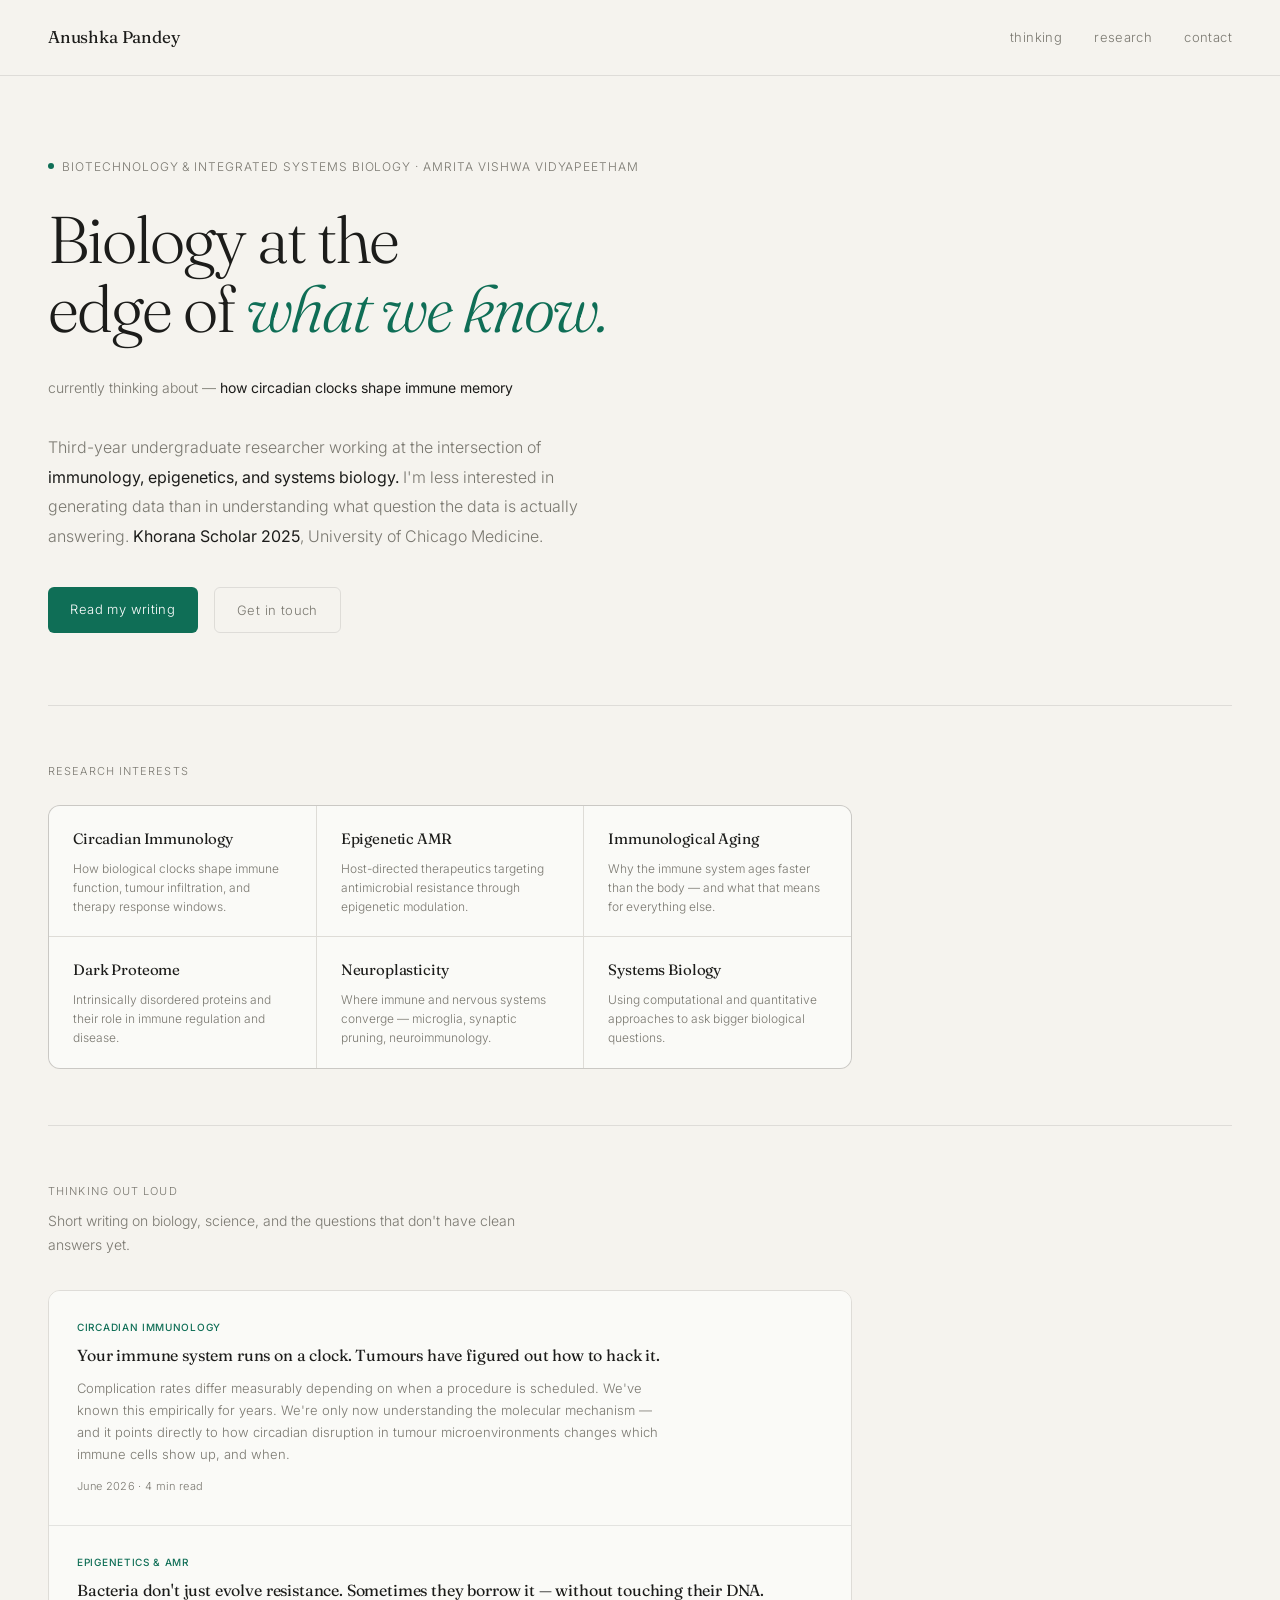
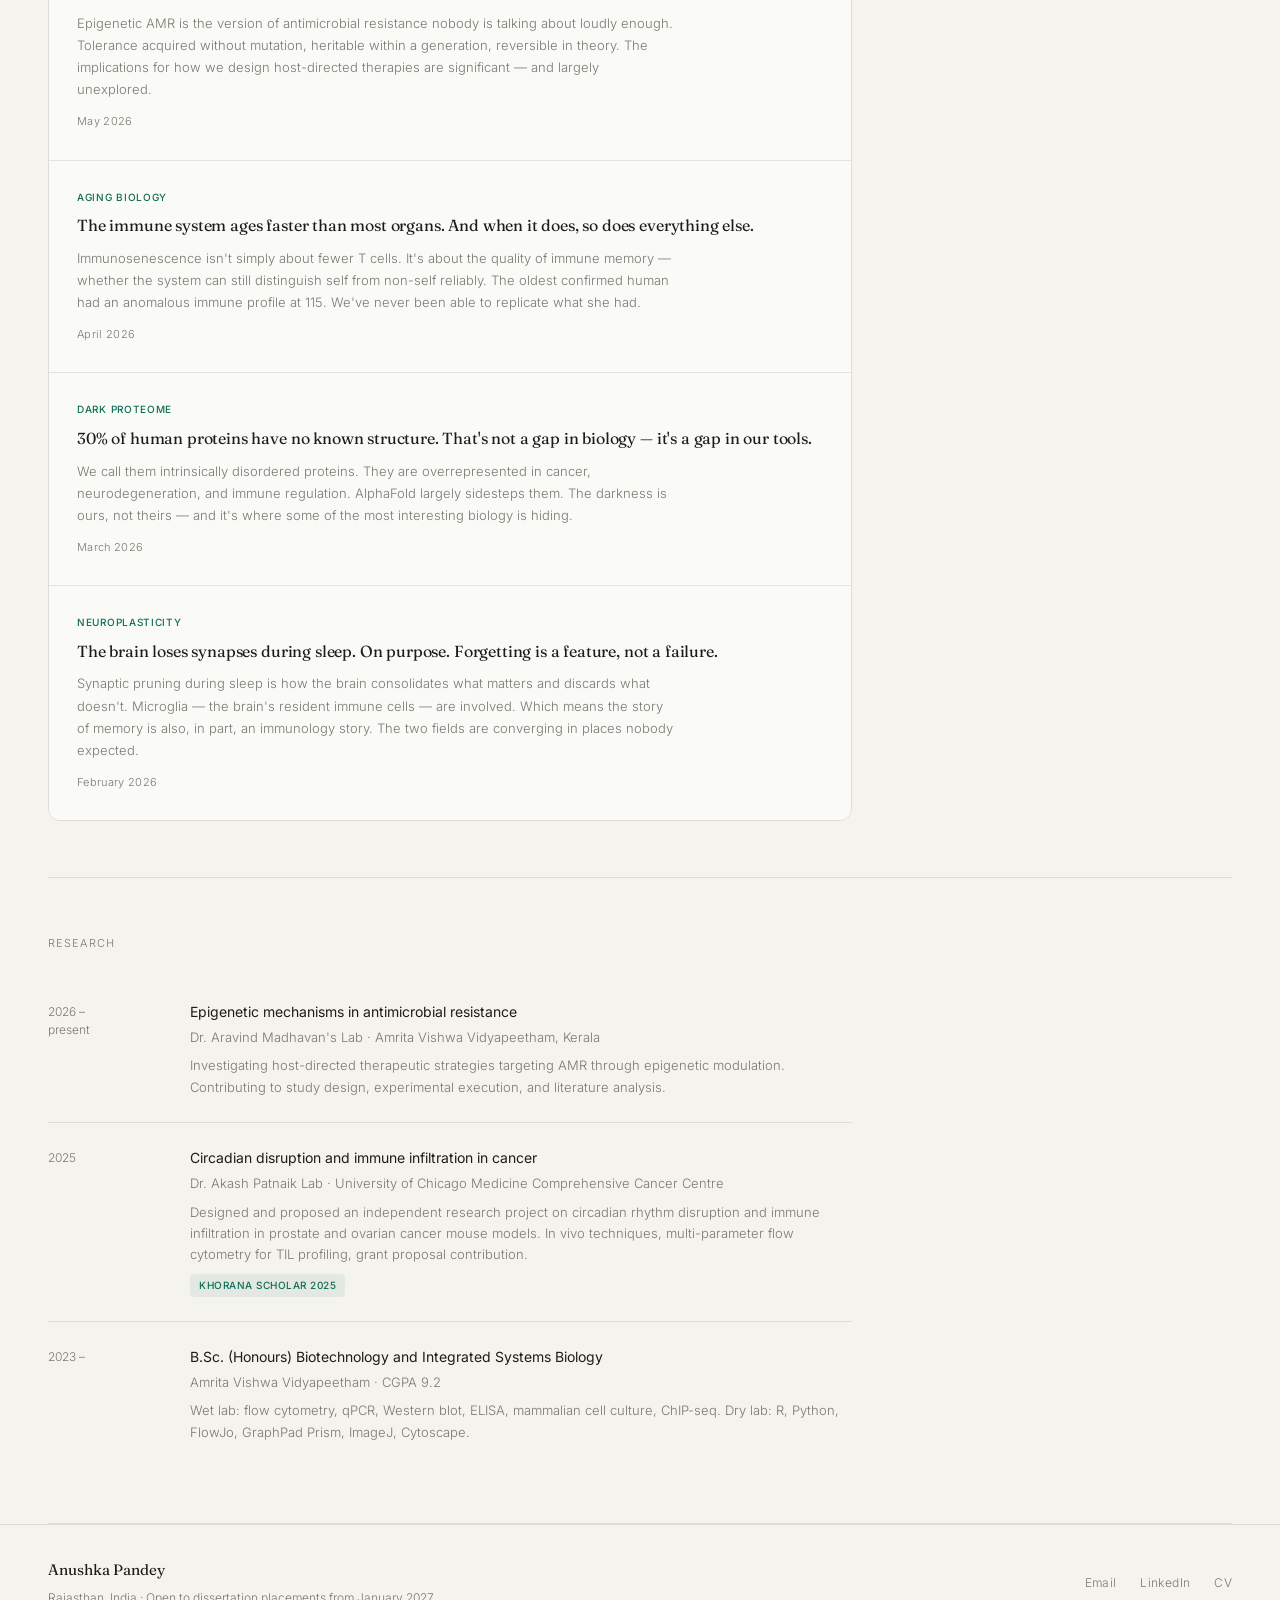
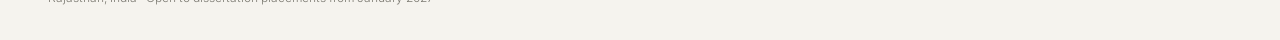
==== index.html @ b0626c2a "Add files via upload" ====
<!DOCTYPE html>
<html lang="en">
<head>
  <meta charset="UTF-8" />
  <meta name="viewport" content="width=device-width, initial-scale=1.0" />
  <meta name="description" content="Anushka Pandey — Biotechnology and Systems Biology researcher. Writing on immunology, epigenetics, circadian biology, and the edges of what we know." />
  <title>Anushka Pandey</title>
  <link rel="stylesheet" href="style.css" />
  <link href="https://fonts.googleapis.com/css2?family=Fraunces:ital,opsz,wght@0,9..144,300;0,9..144,400;1,9..144,300&family=Inter:wght@300;400;500&display=swap" rel="stylesheet" />
</head>
<body>

  <!-- ============ NAV ============ -->
  <nav>
    <a href="/" class="nav-name">Anushka Pandey</a>
    <ul class="nav-links">
      <li><a href="#thinking">thinking</a></li>
      <li><a href="#research">research</a></li>
      <li><a href="#contact">contact</a></li>
    </ul>
    <button class="nav-toggle" aria-label="Open menu" onclick="toggleMenu()">&#9776;</button>
  </nav>

  <div class="mobile-menu" id="mobileMenu">
    <a href="#thinking" onclick="toggleMenu()">thinking</a>
    <a href="#research" onclick="toggleMenu()">research</a>
    <a href="#contact" onclick="toggleMenu()">contact</a>
  </div>

  <!-- ============ HERO ============ -->
  <section class="hero">
    <p class="eyebrow"><span class="dot"></span>Biotechnology &amp; Integrated Systems Biology · Amrita Vishwa Vidyapeetham</p>
    <h1 class="hero-name">Biology at the<br>edge of <em>what we know.</em></h1>

    <div class="thinking-line">
      <span class="thinking-label">currently thinking about —&nbsp;</span>
      <div class="rotating-wrap">
        <span class="rotating-text" id="rotating"></span>
      </div>
    </div>

    <p class="hero-bio">
      Third-year undergraduate researcher working at the intersection of
      <strong>immunology, epigenetics, and systems biology.</strong>
      I'm less interested in generating data than in understanding what question the data is actually answering.
      <strong>Khorana Scholar 2025</strong>, University of Chicago Medicine.
    </p>

    <div class="hero-cta">
      <a href="#thinking" class="btn-primary">Read my writing</a>
      <a href="mailto:anushka.mpandey03@gmail.com" class="btn-ghost">Get in touch</a>
    </div>
  </section>

  <hr class="divider" />

  <!-- ============ INTERESTS ============ -->
  <section class="section">
    <p class="section-label">research interests</p>
    <div class="interests-grid">
      <div class="interest-cell">
        <p class="interest-topic">Circadian Immunology</p>
        <p class="interest-sub">How biological clocks shape immune function, tumour infiltration, and therapy response windows.</p>
      </div>
      <div class="interest-cell">
        <p class="interest-topic">Epigenetic AMR</p>
        <p class="interest-sub">Host-directed therapeutics targeting antimicrobial resistance through epigenetic modulation.</p>
      </div>
      <div class="interest-cell">
        <p class="interest-topic">Immunological Aging</p>
        <p class="interest-sub">Why the immune system ages faster than the body — and what that means for everything else.</p>
      </div>
      <div class="interest-cell">
        <p class="interest-topic">Dark Proteome</p>
        <p class="interest-sub">Intrinsically disordered proteins and their role in immune regulation and disease.</p>
      </div>
      <div class="interest-cell">
        <p class="interest-topic">Neuroplasticity</p>
        <p class="interest-sub">Where immune and nervous systems converge — microglia, synaptic pruning, neuroimmunology.</p>
      </div>
      <div class="interest-cell">
        <p class="interest-topic">Systems Biology</p>
        <p class="interest-sub">Using computational and quantitative approaches to ask bigger biological questions.</p>
      </div>
    </div>
  </section>

  <hr class="divider" />

  <!-- ============ WRITING ============ -->
  <section class="section" id="thinking">
    <p class="section-label">thinking out loud</p>
    <p class="section-sub">Short writing on biology, science, and the questions that don't have clean answers yet.</p>

    <div class="writing-stack">

      <article class="post-card" onclick="window.location='circadian-immunity.html'" style="cursor:pointer;">
        <div class="post-body">
          <p class="post-tag">Circadian Immunology</p>
          <h2 class="post-title">Your immune system runs on a clock. Tumours have figured out how to hack it.</h2>
          <p class="post-preview">Complication rates differ measurably depending on when a procedure is scheduled. We've known this empirically for years. We're only now understanding the molecular mechanism — and it points directly to how circadian disruption in tumour microenvironments changes which immune cells show up, and when.</p>
          <p class="post-date">June 2026 · 4 min read</p>
        </div>
      </article>

      <article class="post-card">
        <div class="post-body">
          <p class="post-tag">Epigenetics &amp; AMR</p>
          <h2 class="post-title">Bacteria don't just evolve resistance. Sometimes they borrow it — without touching their DNA.</h2>
          <p class="post-preview">Epigenetic AMR is the version of antimicrobial resistance nobody is talking about loudly enough. Tolerance acquired without mutation, heritable within a generation, reversible in theory. The implications for how we design host-directed therapies are significant — and largely unexplored.</p>
          <p class="post-date">May 2026</p>
        </div>
      </article>

      <article class="post-card">
        <div class="post-body">
          <p class="post-tag">Aging Biology</p>
          <h2 class="post-title">The immune system ages faster than most organs. And when it does, so does everything else.</h2>
          <p class="post-preview">Immunosenescence isn't simply about fewer T cells. It's about the quality of immune memory — whether the system can still distinguish self from non-self reliably. The oldest confirmed human had an anomalous immune profile at 115. We've never been able to replicate what she had.</p>
          <p class="post-date">April 2026</p>
        </div>
      </article>

      <article class="post-card">
        <div class="post-body">
          <p class="post-tag">Dark Proteome</p>
          <h2 class="post-title">30% of human proteins have no known structure. That's not a gap in biology — it's a gap in our tools.</h2>
          <p class="post-preview">We call them intrinsically disordered proteins. They are overrepresented in cancer, neurodegeneration, and immune regulation. AlphaFold largely sidesteps them. The darkness is ours, not theirs — and it's where some of the most interesting biology is hiding.</p>
          <p class="post-date">March 2026</p>
        </div>
      </article>

      <article class="post-card">
        <div class="post-body">
          <p class="post-tag">Neuroplasticity</p>
          <h2 class="post-title">The brain loses synapses during sleep. On purpose. Forgetting is a feature, not a failure.</h2>
          <p class="post-preview">Synaptic pruning during sleep is how the brain consolidates what matters and discards what doesn't. Microglia — the brain's resident immune cells — are involved. Which means the story of memory is also, in part, an immunology story. The two fields are converging in places nobody expected.</p>
          <p class="post-date">February 2026</p>
        </div>
      </article>

    </div>
  </section>

  <hr class="divider" />

  <!-- ============ RESEARCH ============ -->
  <section class="section" id="research">
    <p class="section-label">research</p>

    <div class="timeline">
      <div class="timeline-item">
        <div class="timeline-year">2026 –<br>present</div>
        <div class="timeline-content">
          <p class="timeline-title">Epigenetic mechanisms in antimicrobial resistance</p>
          <p class="timeline-where">Dr. Aravind Madhavan's Lab · Amrita Vishwa Vidyapeetham, Kerala</p>
          <p class="timeline-detail">Investigating host-directed therapeutic strategies targeting AMR through epigenetic modulation. Contributing to study design, experimental execution, and literature analysis.</p>
        </div>
      </div>

      <div class="timeline-item">
        <div class="timeline-year">2025</div>
        <div class="timeline-content">
          <p class="timeline-title">Circadian disruption and immune infiltration in cancer</p>
          <p class="timeline-where">Dr. Akash Patnaik Lab · University of Chicago Medicine Comprehensive Cancer Centre</p>
          <p class="timeline-detail">Designed and proposed an independent research project on circadian rhythm disruption and immune infiltration in prostate and ovarian cancer mouse models. In vivo techniques, multi-parameter flow cytometry for TIL profiling, grant proposal contribution.</p>
          <span class="badge">Khorana Scholar 2025</span>
        </div>
      </div>

      <div class="timeline-item">
        <div class="timeline-year">2023 –</div>
        <div class="timeline-content">
          <p class="timeline-title">B.Sc. (Honours) Biotechnology and Integrated Systems Biology</p>
          <p class="timeline-where">Amrita Vishwa Vidyapeetham · CGPA 9.2</p>
          <p class="timeline-detail">Wet lab: flow cytometry, qPCR, Western blot, ELISA, mammalian cell culture, ChIP-seq. Dry lab: R, Python, FlowJo, GraphPad Prism, ImageJ, Cytoscape.</p>
        </div>
      </div>
    </div>
  </section>

  <hr class="divider" />

  <!-- ============ FOOTER ============ -->
  <footer id="contact">
    <div class="footer-left">
      <p class="footer-name">Anushka Pandey</p>
      <p class="footer-sub">Rajasthan, India · Open to dissertation placements from January 2027</p>
    </div>
    <div class="footer-links">
      <a href="mailto:anushka.mpandey03@gmail.com">Email</a>
      <a href="https://linkedin.com/in/anushka-pandey" target="_blank" rel="noopener">LinkedIn</a>
      <a href="cv.pdf" target="_blank">CV</a>
    </div>
  </footer>

  <script src="script.js"></script>
</body>
</html>
---- style.css ----
/* ============================================
   ANUSHKA PANDEY — PERSONAL WEBSITE
   style.css
   ============================================ */

*, *::before, *::after {
  box-sizing: border-box;
  margin: 0;
  padding: 0;
}

:root {
  --bg:           #F5F3EE;
  --card-bg:      #FAFAF7;
  --text:         #1C1C1A;
  --muted:        #7A7870;
  --accent:       #0F6E56;
  --accent-light: rgba(15, 110, 86, 0.08);
  --accent-warm:  #C0521E;
  --border:       rgba(28, 28, 26, 0.1);
}

/* ---- BASE ---- */
html { scroll-behavior: smooth; }

body {
  font-family: 'Inter', system-ui, -apple-system, sans-serif;
  background: var(--bg);
  color: var(--text);
  font-size: 15px;
  line-height: 1.75;
  font-weight: 300;
  min-height: 100vh;
}

a { color: inherit; }

/* ============ NAV ============ */
nav {
  display: flex;
  justify-content: space-between;
  align-items: center;
  padding: 1.4rem 3rem;
  border-bottom: 0.5px solid var(--border);
  position: sticky;
  top: 0;
  background: var(--bg);
  z-index: 100;
}

.nav-name {
  font-family: 'Fraunces', serif;
  font-size: 17px;
  font-weight: 400;
  letter-spacing: -0.01em;
  text-decoration: none;
  color: var(--text);
}

.nav-links {
  display: flex;
  gap: 2rem;
  list-style: none;
}

.nav-links a {
  color: var(--muted);
  text-decoration: none;
  font-size: 13px;
  letter-spacing: 0.03em;
  transition: color 0.2s;
}

.nav-links a:hover { color: var(--text); }

.nav-toggle {
  display: none;
  background: none;
  border: none;
  font-size: 20px;
  cursor: pointer;
  color: var(--text);
}

/* ---- Mobile menu ---- */
.mobile-menu {
  display: none;
  flex-direction: column;
  background: var(--card-bg);
  border-bottom: 0.5px solid var(--border);
  padding: 1rem 2rem;
  gap: 1rem;
}

.mobile-menu.open { display: flex; }

.mobile-menu a {
  text-decoration: none;
  color: var(--muted);
  font-size: 14px;
  letter-spacing: 0.03em;
}

/* ============ HERO ============ */
.hero {
  padding: 5rem 3rem 4.5rem;
  max-width: 860px;
}

.eyebrow {
  font-size: 12px;
  letter-spacing: 0.08em;
  color: var(--muted);
  text-transform: uppercase;
  margin-bottom: 1.75rem;
  display: flex;
  align-items: center;
  gap: 0.5rem;
}

.dot {
  display: inline-block;
  width: 6px;
  height: 6px;
  border-radius: 50%;
  background: var(--accent);
  flex-shrink: 0;
  animation: pulse 2.5s ease-in-out infinite;
}

@keyframes pulse {
  0%, 100% { opacity: 1; }
  50%       { opacity: 0.25; }
}

.hero-name {
  font-family: 'Fraunces', serif;
  font-size: clamp(40px, 7vw, 66px);
  font-weight: 300;
  line-height: 1.06;
  letter-spacing: -0.03em;
  margin-bottom: 2rem;
}

.hero-name em {
  font-style: italic;
  color: var(--accent);
}

/* ---- Rotating text ---- */
.thinking-line {
  display: flex;
  align-items: baseline;
  gap: 0;
  font-size: 14px;
  color: var(--muted);
  margin-bottom: 2rem;
  flex-wrap: wrap;
}

.thinking-label { white-space: nowrap; }

.rotating-wrap {
  position: relative;
  min-height: 1.5em;
  min-width: 280px;
}

.rotating-text {
  display: inline-block;
  color: var(--text);
  font-weight: 400;
  transition: opacity 0.45s ease, transform 0.45s ease;
}

.rotating-text.fade-out {
  opacity: 0;
  transform: translateY(-6px);
}

.rotating-text.fade-in {
  opacity: 0;
  transform: translateY(8px);
}

/* ---- Hero bio ---- */
.hero-bio {
  font-size: 16px;
  color: var(--muted);
  max-width: 560px;
  line-height: 1.85;
  margin-bottom: 2.25rem;
}

.hero-bio strong {
  color: var(--text);
  font-weight: 400;
}

/* ---- CTA buttons ---- */
.hero-cta {
  display: flex;
  gap: 1rem;
  flex-wrap: wrap;
}

.btn-primary {
  display: inline-block;
  padding: 0.65rem 1.4rem;
  background: var(--accent);
  color: #fff;
  text-decoration: none;
  font-size: 13px;
  letter-spacing: 0.03em;
  border-radius: 6px;
  transition: opacity 0.2s;
}

.btn-primary:hover { opacity: 0.85; }

.btn-ghost {
  display: inline-block;
  padding: 0.65rem 1.4rem;
  border: 0.5px solid var(--border);
  color: var(--muted);
  text-decoration: none;
  font-size: 13px;
  letter-spacing: 0.03em;
  border-radius: 6px;
  transition: border-color 0.2s, color 0.2s;
}

.btn-ghost:hover {
  border-color: var(--text);
  color: var(--text);
}

/* ============ DIVIDER ============ */
.divider {
  border: none;
  border-top: 0.5px solid var(--border);
  margin: 0 3rem;
}

/* ============ SECTIONS ============ */
.section {
  padding: 3.5rem 3rem;
  max-width: 900px;
}

.section-label {
  font-size: 11px;
  letter-spacing: 0.1em;
  text-transform: uppercase;
  color: var(--muted);
  margin-bottom: 0.5rem;
}

.section-sub {
  font-size: 14px;
  color: var(--muted);
  margin-bottom: 2rem;
  max-width: 480px;
}

/* ============ INTERESTS GRID ============ */
.interests-grid {
  display: grid;
  grid-template-columns: repeat(auto-fit, minmax(200px, 1fr));
  gap: 1px;
  border: 0.5px solid var(--border);
  border-radius: 12px;
  overflow: hidden;
  background: var(--border);
  margin-top: 1.5rem;
}

.interest-cell {
  background: var(--card-bg);
  padding: 1.25rem 1.5rem;
  transition: background 0.2s;
}

.interest-cell:hover { background: var(--bg); }

.interest-topic {
  font-family: 'Fraunces', serif;
  font-size: 15px;
  font-weight: 400;
  letter-spacing: -0.01em;
  margin-bottom: 0.4rem;
}

.interest-sub {
  font-size: 12px;
  color: var(--muted);
  line-height: 1.6;
}

/* ============ WRITING ============ */
.writing-stack {
  display: flex;
  flex-direction: column;
  border: 0.5px solid var(--border);
  border-radius: 12px;
  overflow: hidden;
}

.post-card {
  background: var(--card-bg);
  padding: 1.75rem;
  border-bottom: 0.5px solid var(--border);
  transition: background 0.2s;
  cursor: default;
}

.post-card:last-child { border-bottom: none; }
.post-card:hover { background: var(--bg); }

.post-tag {
  font-size: 10px;
  letter-spacing: 0.07em;
  text-transform: uppercase;
  color: var(--accent);
  font-weight: 500;
  margin-bottom: 0.5rem;
}

.post-title {
  font-family: 'Fraunces', serif;
  font-size: 16px;
  font-weight: 400;
  letter-spacing: -0.01em;
  line-height: 1.45;
  margin-bottom: 0.6rem;
}

.post-preview {
  font-size: 13px;
  color: var(--muted);
  line-height: 1.7;
  max-width: 600px;
  margin-bottom: 0.75rem;
}

.post-date {
  font-size: 11px;
  color: var(--muted);
  letter-spacing: 0.03em;
}

/* ============ TIMELINE ============ */
.timeline {
  display: flex;
  flex-direction: column;
  margin-top: 1.5rem;
}

.timeline-item {
  display: grid;
  grid-template-columns: 110px 1fr;
  gap: 2rem;
  padding: 1.5rem 0;
  border-bottom: 0.5px solid var(--border);
}

.timeline-item:last-child { border-bottom: none; }

.timeline-year {
  font-size: 12px;
  color: var(--muted);
  padding-top: 2px;
  line-height: 1.5;
}

.timeline-title {
  font-size: 14px;
  font-weight: 400;
  margin-bottom: 0.25rem;
  line-height: 1.5;
}

.timeline-where {
  font-size: 13px;
  color: var(--muted);
  margin-bottom: 0.4rem;
}

.timeline-detail {
  font-size: 13px;
  color: var(--muted);
  line-height: 1.65;
}

.badge {
  display: inline-block;
  font-size: 10px;
  letter-spacing: 0.05em;
  text-transform: uppercase;
  background: var(--accent-light);
  color: var(--accent);
  padding: 3px 9px;
  border-radius: 4px;
  margin-top: 0.5rem;
  font-weight: 500;
}

/* ============ FOOTER ============ */
footer {
  padding: 2rem 3rem;
  border-top: 0.5px solid var(--border);
  display: flex;
  justify-content: space-between;
  align-items: center;
  flex-wrap: wrap;
  gap: 1rem;
}

.footer-name {
  font-family: 'Fraunces', serif;
  font-size: 15px;
  font-weight: 400;
  margin-bottom: 0.2rem;
}

.footer-sub {
  font-size: 12px;
  color: var(--muted);
}

.footer-links {
  display: flex;
  gap: 1.5rem;
}

.footer-links a {
  font-size: 12px;
  color: var(--muted);
  text-decoration: none;
  letter-spacing: 0.03em;
  transition: color 0.2s;
}

.footer-links a:hover { color: var(--accent); }

/* ============ RESPONSIVE ============ */
@media (max-width: 680px) {
  nav {
    padding: 1.2rem 1.5rem;
  }

  .nav-links { display: none; }
  .nav-toggle { display: block; }

  .hero {
    padding: 3rem 1.5rem 3rem;
  }

  .divider { margin: 0 1.5rem; }

  .section {
    padding: 2.5rem 1.5rem;
  }

  .interests-grid {
    grid-template-columns: 1fr 1fr;
  }

  .timeline-item {
    grid-template-columns: 80px 1fr;
    gap: 1rem;
  }

  footer {
    padding: 1.5rem;
    flex-direction: column;
    align-items: flex-start;
  }
}

@media (max-width: 400px) {
  .interests-grid {
    grid-template-columns: 1fr;
  }
}
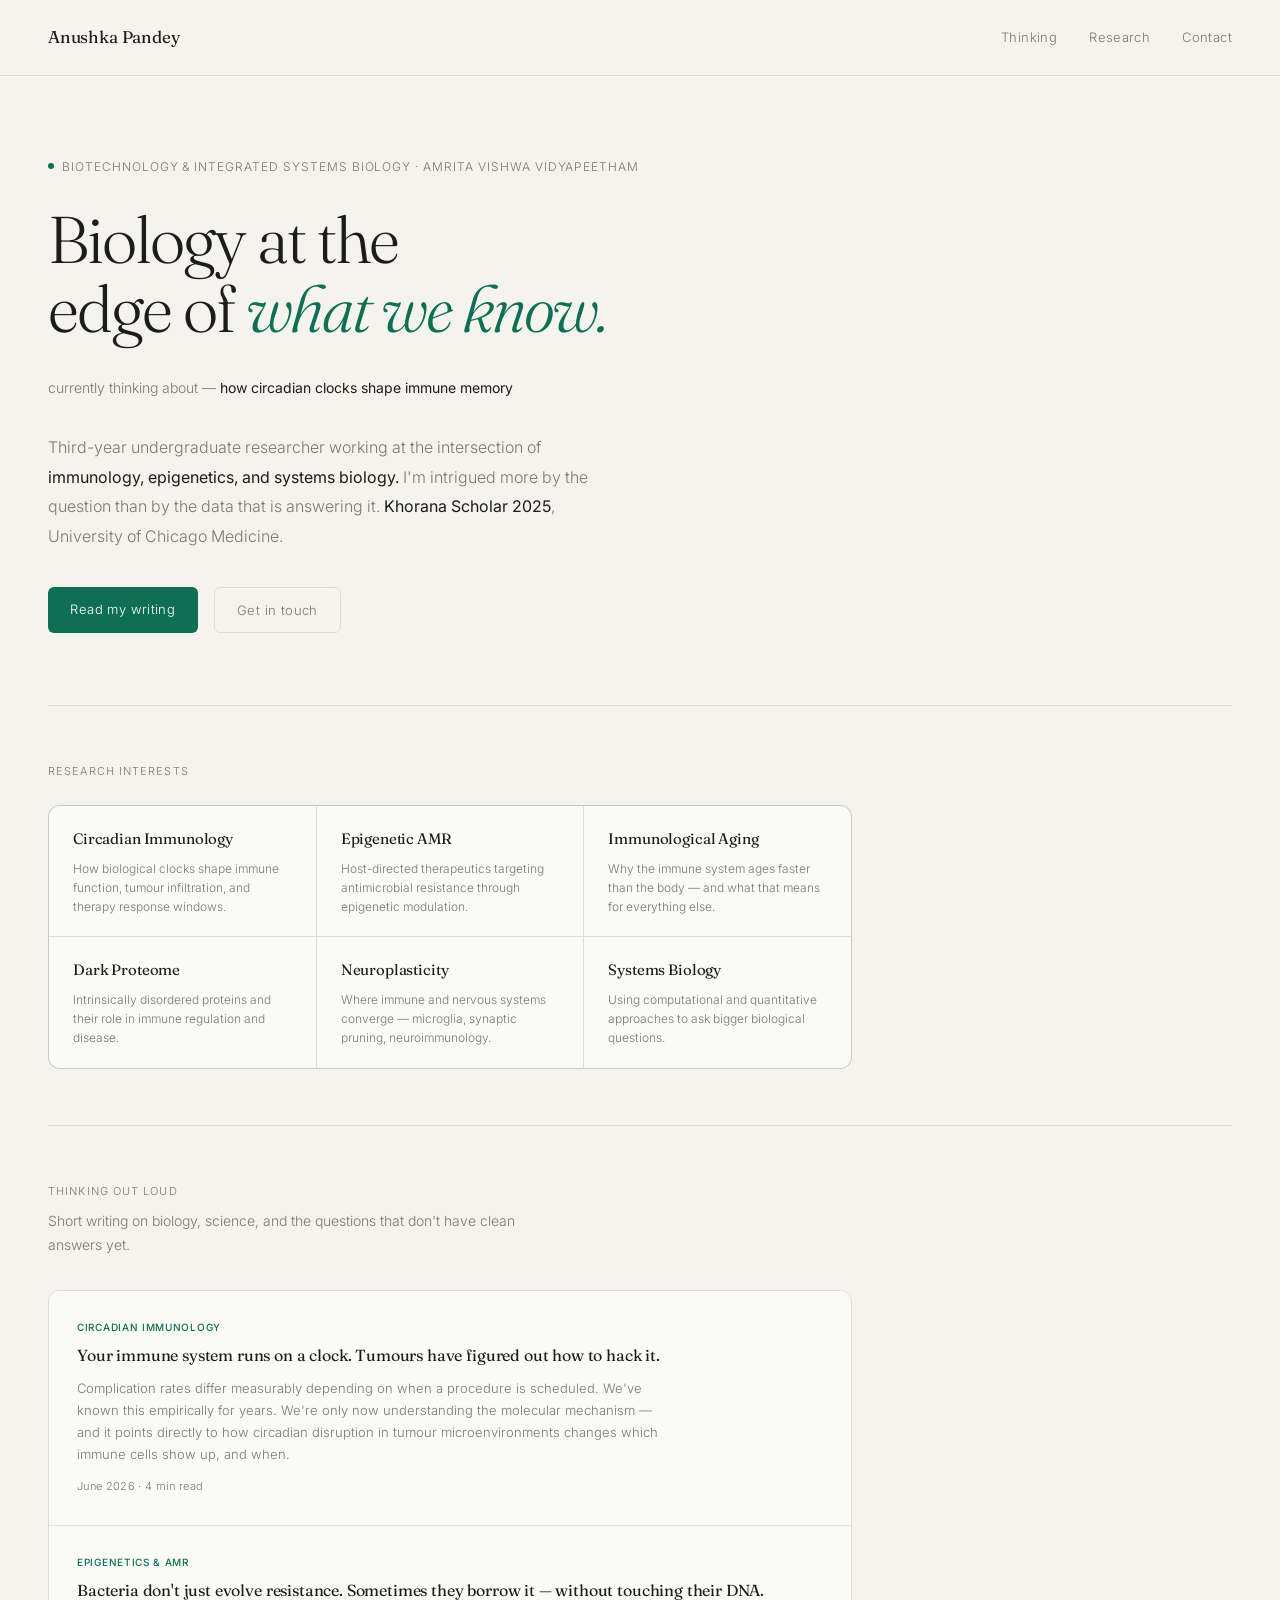
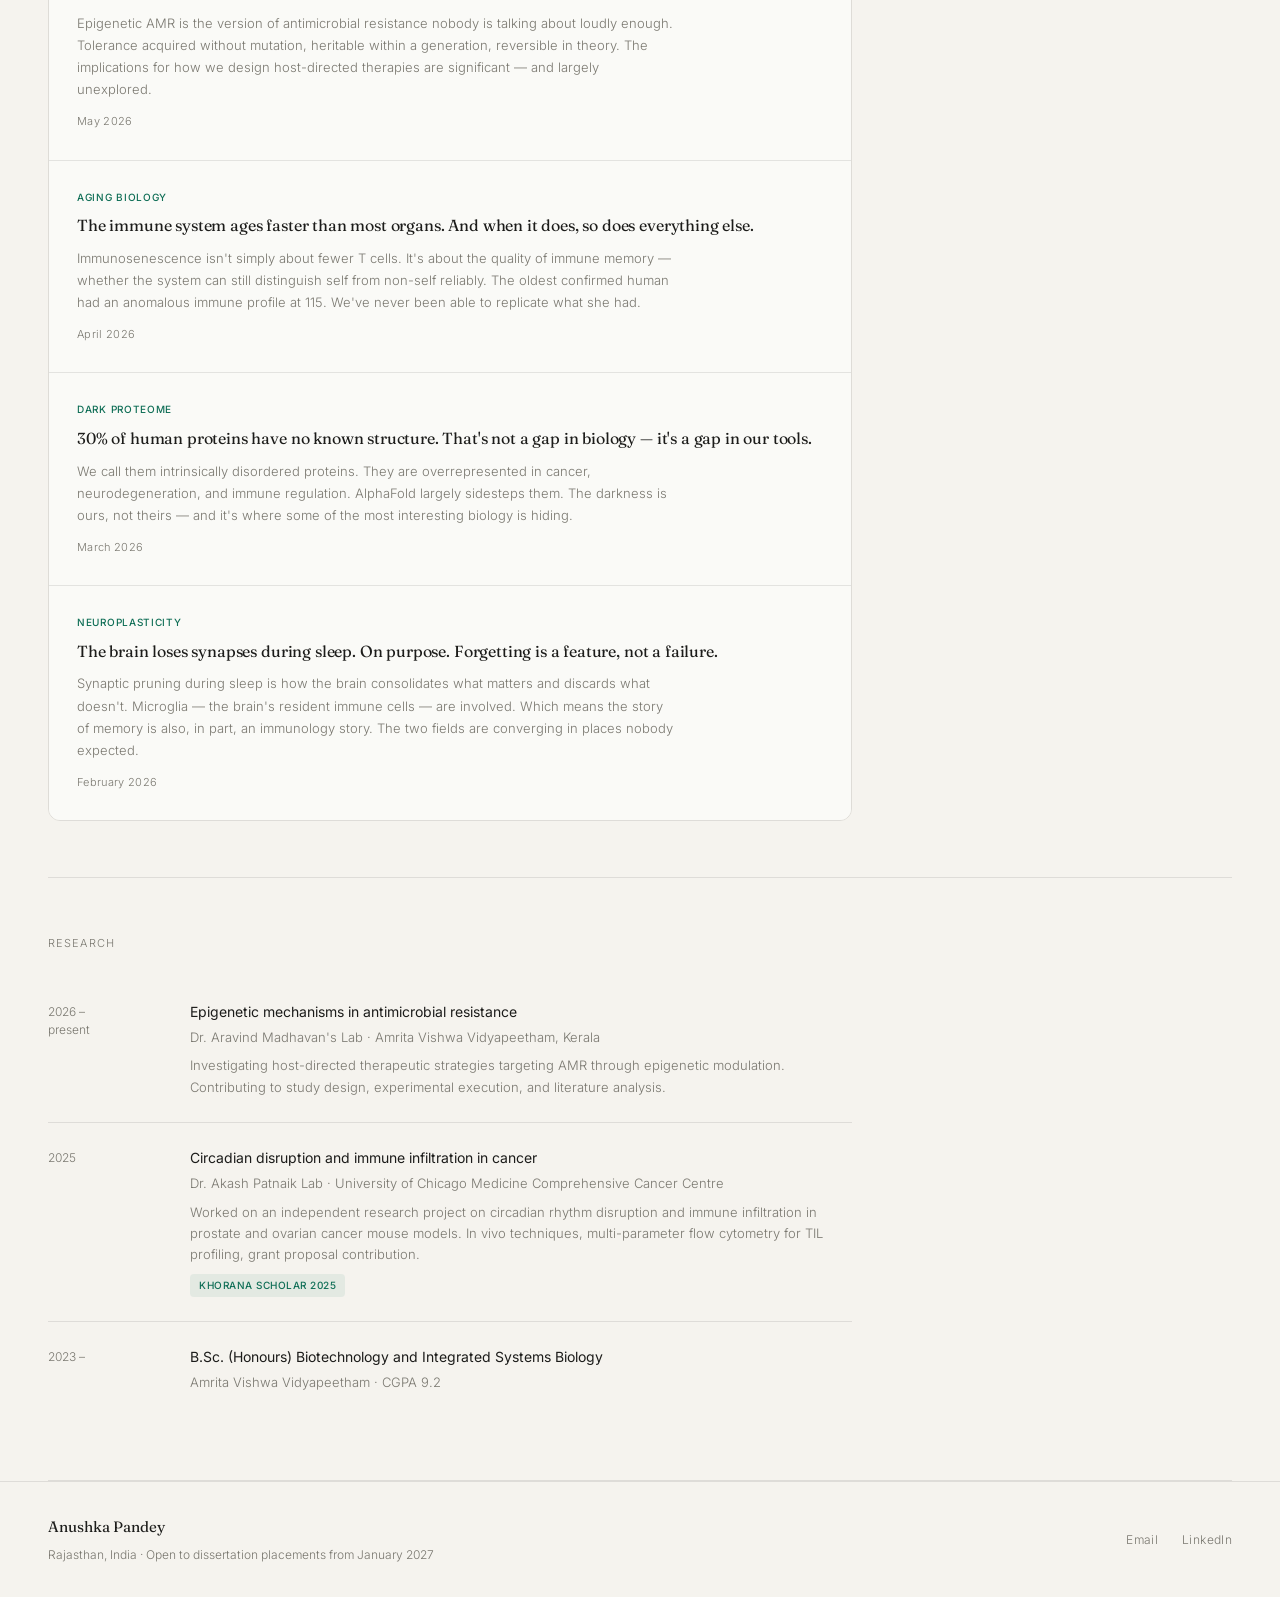
==== commit 233f3d91: "Update index.html" ====
--- a/index.html
+++ b/index.html
@@ -14,9 +14,9 @@
   <nav>
     <a href="/" class="nav-name">Anushka Pandey</a>
     <ul class="nav-links">
-      <li><a href="#thinking">thinking</a></li>
-      <li><a href="#research">research</a></li>
-      <li><a href="#contact">contact</a></li>
+      <li><a href="#thinking">Thinking</a></li>
+      <li><a href="#research">Research</a></li>
+      <li><a href="#contact">Contact</a></li>
     </ul>
     <button class="nav-toggle" aria-label="Open menu" onclick="toggleMenu()">&#9776;</button>
   </nav>
@@ -42,8 +42,9 @@
     <p class="hero-bio">
       Third-year undergraduate researcher working at the intersection of
       <strong>immunology, epigenetics, and systems biology.</strong>
-      I'm less interested in generating data than in understanding what question the data is actually answering.
+      I'm intrigued more by the question than by the data that is answering it.  
       <strong>Khorana Scholar 2025</strong>, University of Chicago Medicine.
+ 
     </p>
 
     <div class="hero-cta">
@@ -163,7 +164,7 @@
         <div class="timeline-content">
           <p class="timeline-title">Circadian disruption and immune infiltration in cancer</p>
           <p class="timeline-where">Dr. Akash Patnaik Lab · University of Chicago Medicine Comprehensive Cancer Centre</p>
-          <p class="timeline-detail">Designed and proposed an independent research project on circadian rhythm disruption and immune infiltration in prostate and ovarian cancer mouse models. In vivo techniques, multi-parameter flow cytometry for TIL profiling, grant proposal contribution.</p>
+          <p class="timeline-detail">Worked on an independent research project on circadian rhythm disruption and immune infiltration in prostate and ovarian cancer mouse models. In vivo techniques, multi-parameter flow cytometry for TIL profiling, grant proposal contribution.</p>
           <span class="badge">Khorana Scholar 2025</span>
         </div>
       </div>
@@ -173,7 +174,7 @@
         <div class="timeline-content">
           <p class="timeline-title">B.Sc. (Honours) Biotechnology and Integrated Systems Biology</p>
           <p class="timeline-where">Amrita Vishwa Vidyapeetham · CGPA 9.2</p>
-          <p class="timeline-detail">Wet lab: flow cytometry, qPCR, Western blot, ELISA, mammalian cell culture, ChIP-seq. Dry lab: R, Python, FlowJo, GraphPad Prism, ImageJ, Cytoscape.</p>
+         
         </div>
       </div>
     </div>
@@ -189,8 +190,8 @@
     </div>
     <div class="footer-links">
       <a href="mailto:anushka.mpandey03@gmail.com">Email</a>
-      <a href="https://linkedin.com/in/anushka-pandey" target="_blank" rel="noopener">LinkedIn</a>
-      <a href="cv.pdf" target="_blank">CV</a>
+      <a href="https://www.linkedin.com/in/anushka-pandey-amp1437" target="_blank" rel="noopener">LinkedIn</a>
+      
     </div>
   </footer>
 
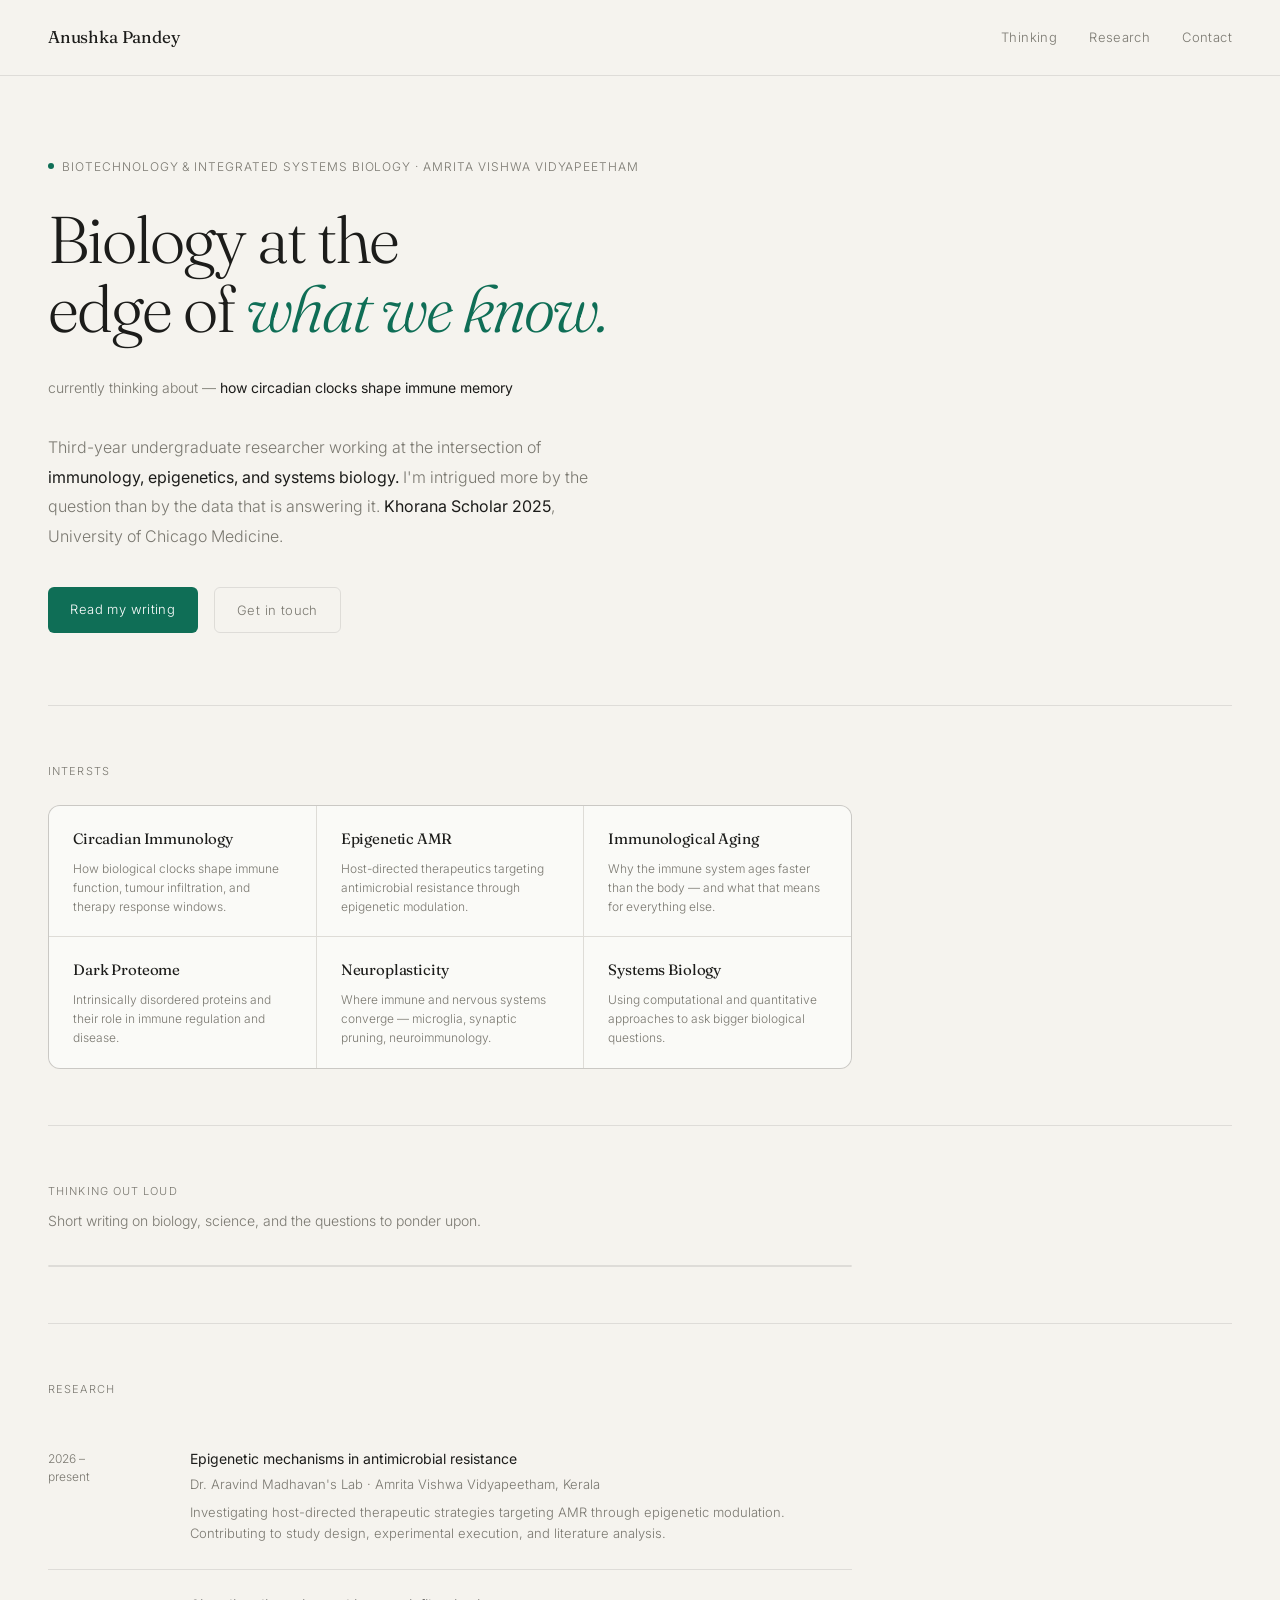
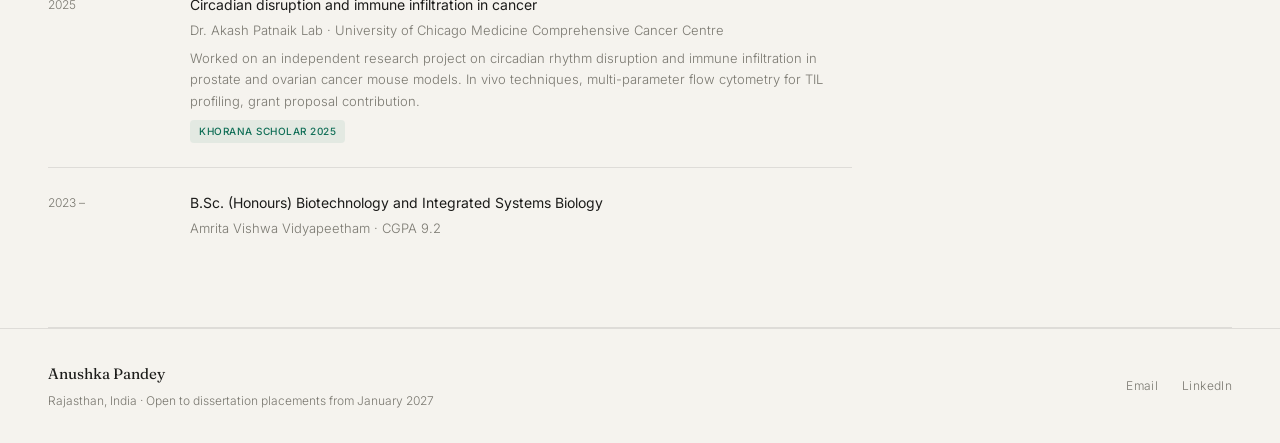
==== commit 3e4ddb76: "Update index.html" ====
--- a/index.html
+++ b/index.html
@@ -57,7 +57,7 @@
 
   <!-- ============ INTERESTS ============ -->
   <section class="section">
-    <p class="section-label">research interests</p>
+    <p class="section-label">Intersts</p>
     <div class="interests-grid">
       <div class="interest-cell">
         <p class="interest-topic">Circadian Immunology</p>
@@ -91,54 +91,11 @@
   <!-- ============ WRITING ============ -->
   <section class="section" id="thinking">
     <p class="section-label">thinking out loud</p>
-    <p class="section-sub">Short writing on biology, science, and the questions that don't have clean answers yet.</p>
+    <p class="section-sub">Short writing on biology, science, and the questions to ponder upon.</p>
 
     <div class="writing-stack">
 
-      <article class="post-card" onclick="window.location='circadian-immunity.html'" style="cursor:pointer;">
-        <div class="post-body">
-          <p class="post-tag">Circadian Immunology</p>
-          <h2 class="post-title">Your immune system runs on a clock. Tumours have figured out how to hack it.</h2>
-          <p class="post-preview">Complication rates differ measurably depending on when a procedure is scheduled. We've known this empirically for years. We're only now understanding the molecular mechanism — and it points directly to how circadian disruption in tumour microenvironments changes which immune cells show up, and when.</p>
-          <p class="post-date">June 2026 · 4 min read</p>
-        </div>
-      </article>
-
-      <article class="post-card">
-        <div class="post-body">
-          <p class="post-tag">Epigenetics &amp; AMR</p>
-          <h2 class="post-title">Bacteria don't just evolve resistance. Sometimes they borrow it — without touching their DNA.</h2>
-          <p class="post-preview">Epigenetic AMR is the version of antimicrobial resistance nobody is talking about loudly enough. Tolerance acquired without mutation, heritable within a generation, reversible in theory. The implications for how we design host-directed therapies are significant — and largely unexplored.</p>
-          <p class="post-date">May 2026</p>
-        </div>
-      </article>
-
-      <article class="post-card">
-        <div class="post-body">
-          <p class="post-tag">Aging Biology</p>
-          <h2 class="post-title">The immune system ages faster than most organs. And when it does, so does everything else.</h2>
-          <p class="post-preview">Immunosenescence isn't simply about fewer T cells. It's about the quality of immune memory — whether the system can still distinguish self from non-self reliably. The oldest confirmed human had an anomalous immune profile at 115. We've never been able to replicate what she had.</p>
-          <p class="post-date">April 2026</p>
-        </div>
-      </article>
-
-      <article class="post-card">
-        <div class="post-body">
-          <p class="post-tag">Dark Proteome</p>
-          <h2 class="post-title">30% of human proteins have no known structure. That's not a gap in biology — it's a gap in our tools.</h2>
-          <p class="post-preview">We call them intrinsically disordered proteins. They are overrepresented in cancer, neurodegeneration, and immune regulation. AlphaFold largely sidesteps them. The darkness is ours, not theirs — and it's where some of the most interesting biology is hiding.</p>
-          <p class="post-date">March 2026</p>
-        </div>
-      </article>
-
-      <article class="post-card">
-        <div class="post-body">
-          <p class="post-tag">Neuroplasticity</p>
-          <h2 class="post-title">The brain loses synapses during sleep. On purpose. Forgetting is a feature, not a failure.</h2>
-          <p class="post-preview">Synaptic pruning during sleep is how the brain consolidates what matters and discards what doesn't. Microglia — the brain's resident immune cells — are involved. Which means the story of memory is also, in part, an immunology story. The two fields are converging in places nobody expected.</p>
-          <p class="post-date">February 2026</p>
-        </div>
-      </article>
+    
 
     </div>
   </section>
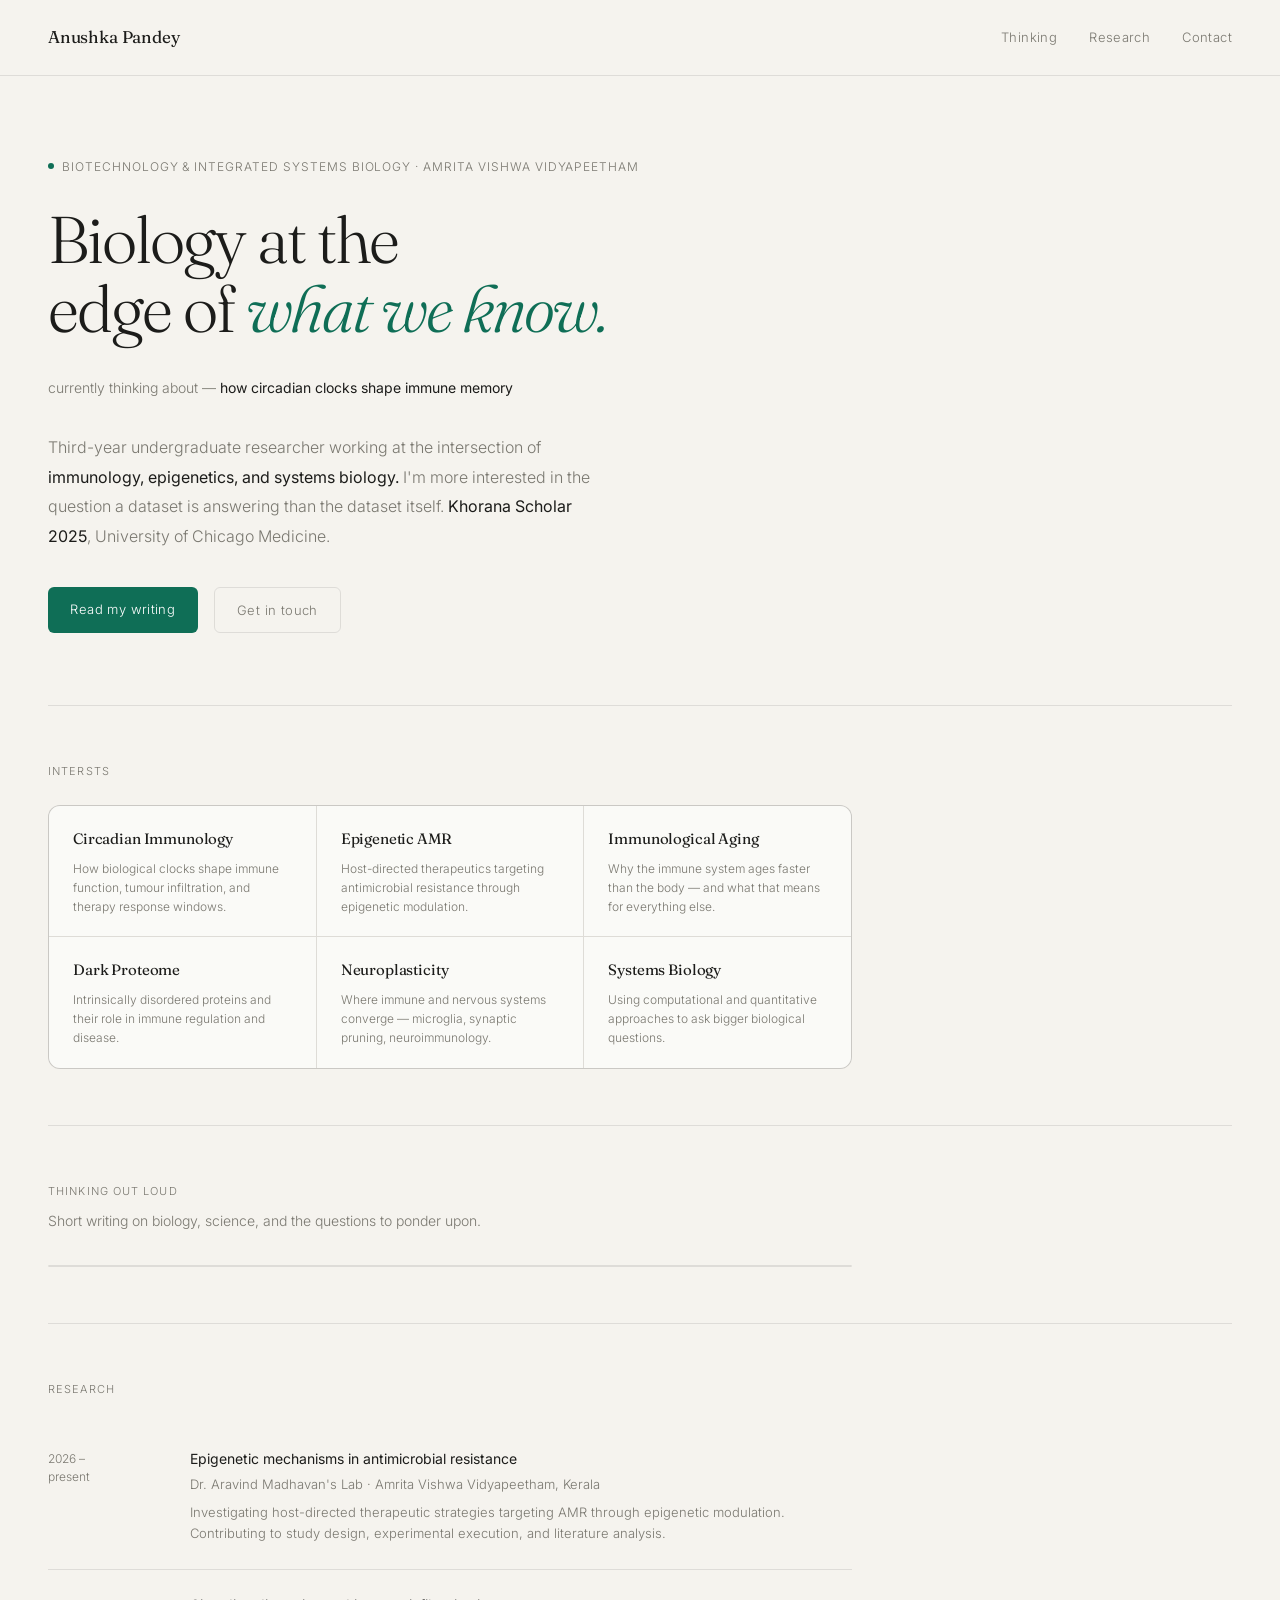
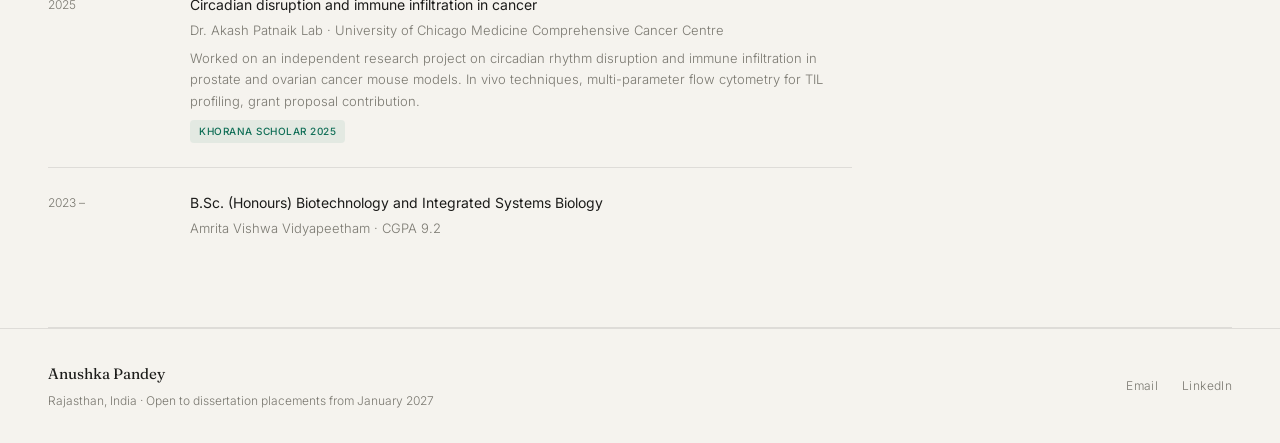
==== commit ec8195b8: "Update index.html" ====
--- a/index.html
+++ b/index.html
@@ -42,7 +42,7 @@
     <p class="hero-bio">
       Third-year undergraduate researcher working at the intersection of
       <strong>immunology, epigenetics, and systems biology.</strong>
-      I'm intrigued more by the question than by the data that is answering it.  
+     I'm more interested in the question a dataset is answering than the dataset itself.  
       <strong>Khorana Scholar 2025</strong>, University of Chicago Medicine.
  
     </p>
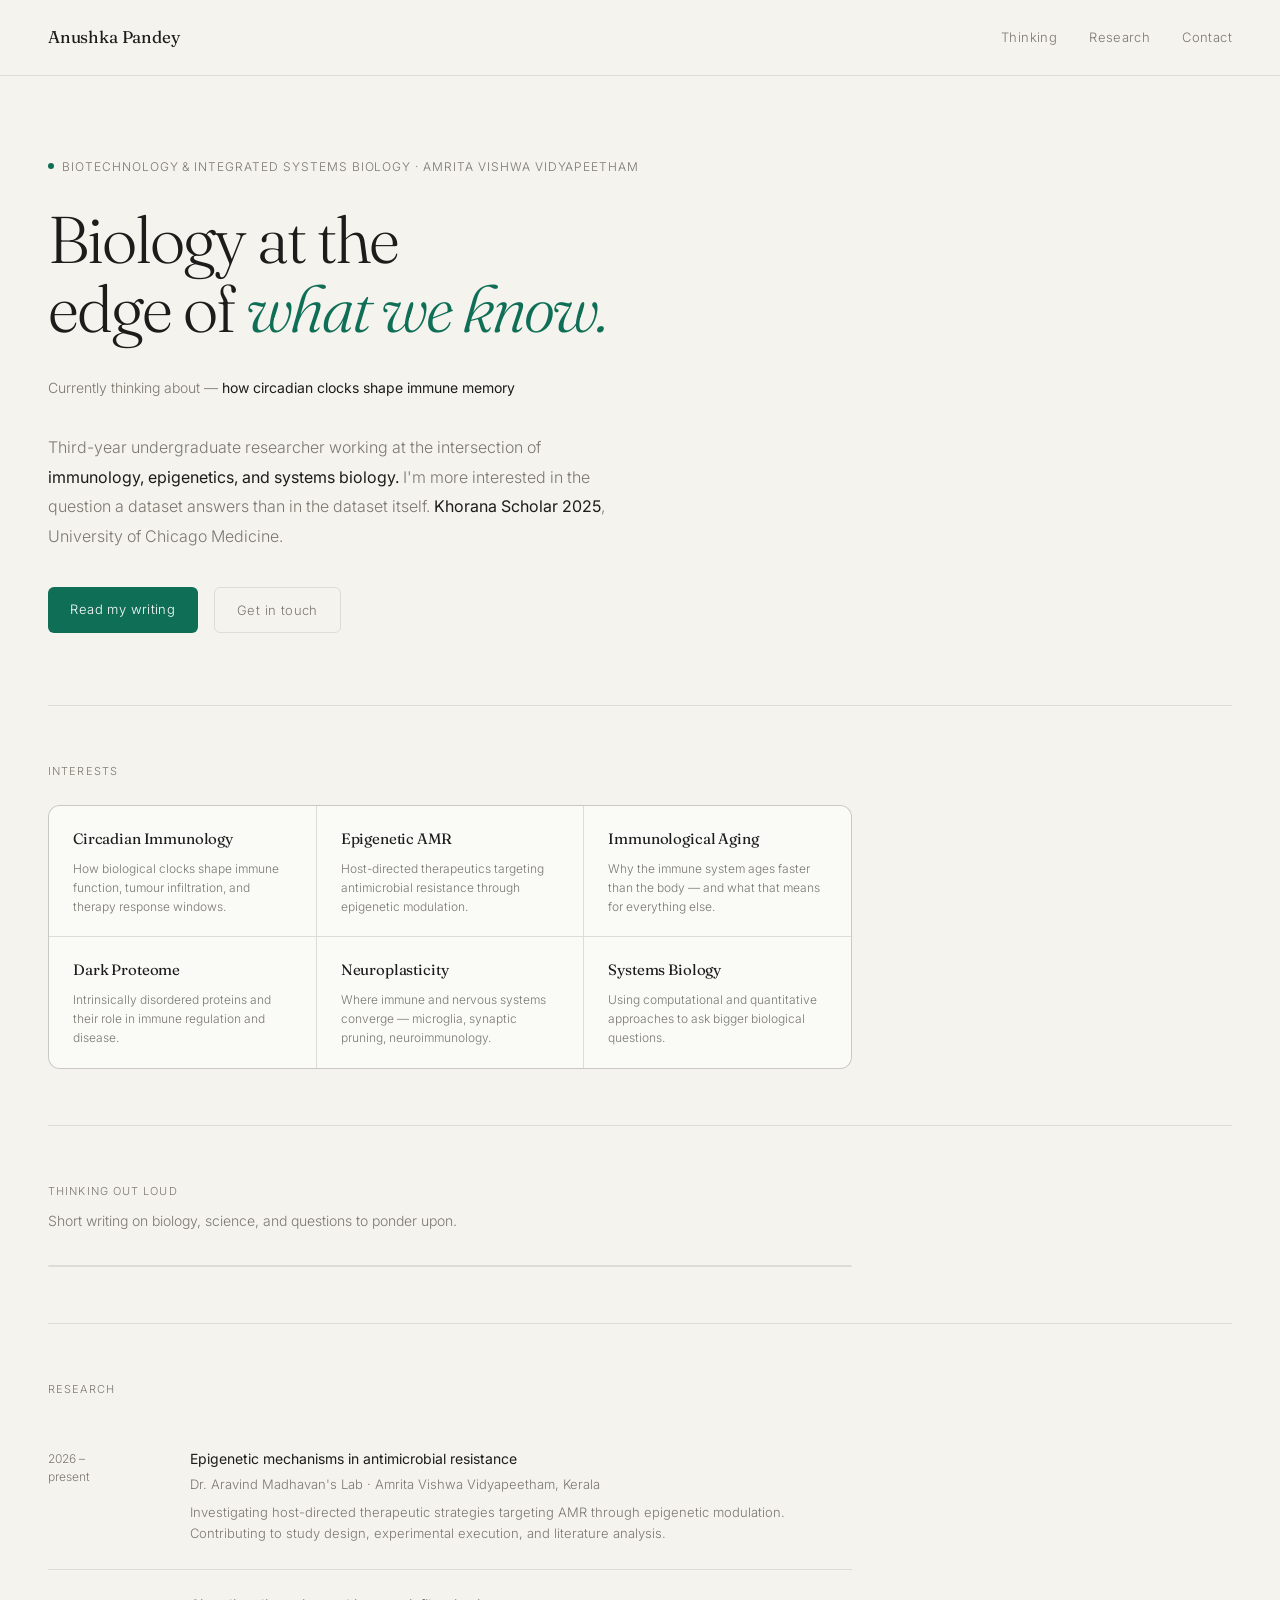
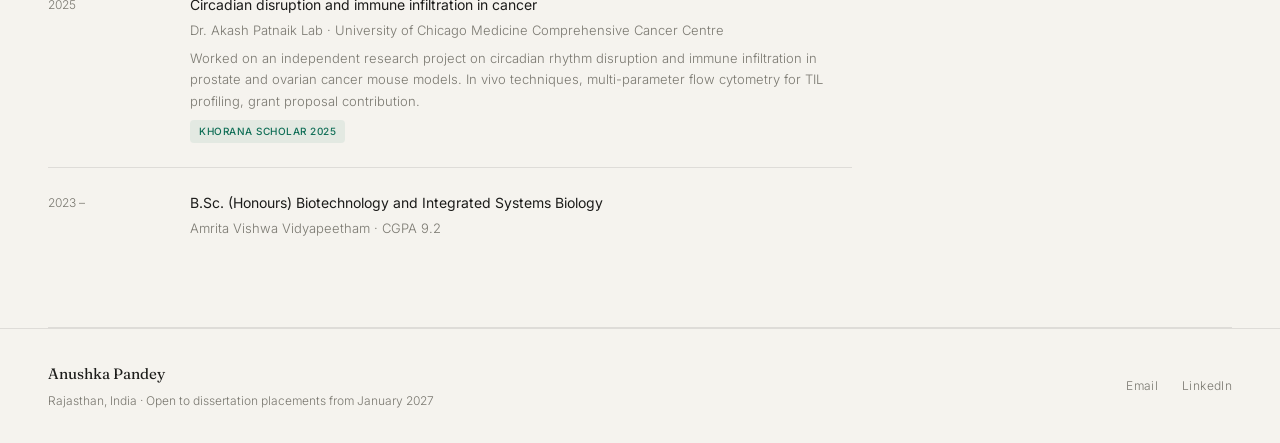
==== commit 54aa2d60: "Update index.html" ====
--- a/index.html
+++ b/index.html
@@ -33,7 +33,7 @@
     <h1 class="hero-name">Biology at the<br>edge of <em>what we know.</em></h1>
 
     <div class="thinking-line">
-      <span class="thinking-label">currently thinking about —&nbsp;</span>
+      <span class="thinking-label">Currently thinking about —&nbsp;</span>
       <div class="rotating-wrap">
         <span class="rotating-text" id="rotating"></span>
       </div>
@@ -42,7 +42,7 @@
     <p class="hero-bio">
       Third-year undergraduate researcher working at the intersection of
       <strong>immunology, epigenetics, and systems biology.</strong>
-     I'm more interested in the question a dataset is answering than the dataset itself.  
+     I'm more interested in the question a dataset answers than in the dataset itself.  
       <strong>Khorana Scholar 2025</strong>, University of Chicago Medicine.
  
     </p>
@@ -57,7 +57,7 @@
 
   <!-- ============ INTERESTS ============ -->
   <section class="section">
-    <p class="section-label">Intersts</p>
+    <p class="section-label">Interests</p>
     <div class="interests-grid">
       <div class="interest-cell">
         <p class="interest-topic">Circadian Immunology</p>
@@ -91,7 +91,7 @@
   <!-- ============ WRITING ============ -->
   <section class="section" id="thinking">
     <p class="section-label">thinking out loud</p>
-    <p class="section-sub">Short writing on biology, science, and the questions to ponder upon.</p>
+    <p class="section-sub">Short writing on biology, science, and questions to ponder upon.</p>
 
     <div class="writing-stack">
 
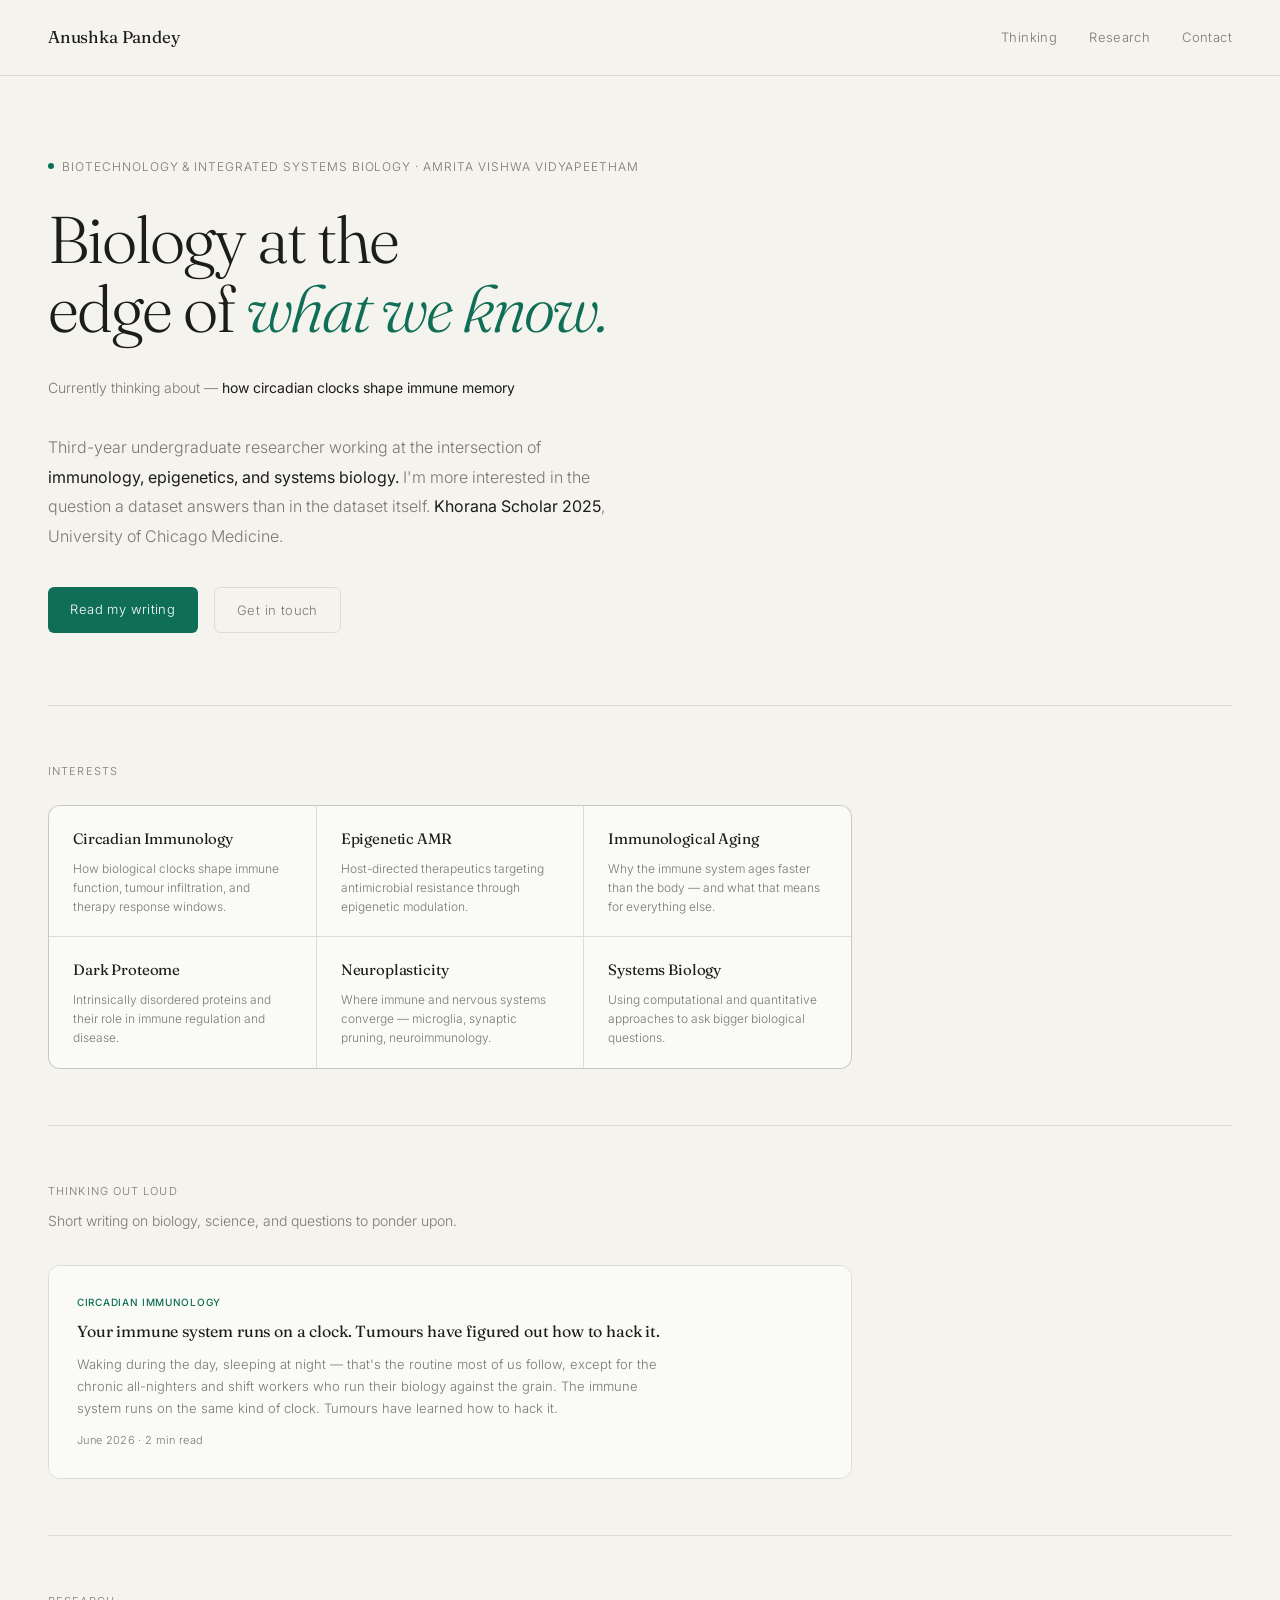
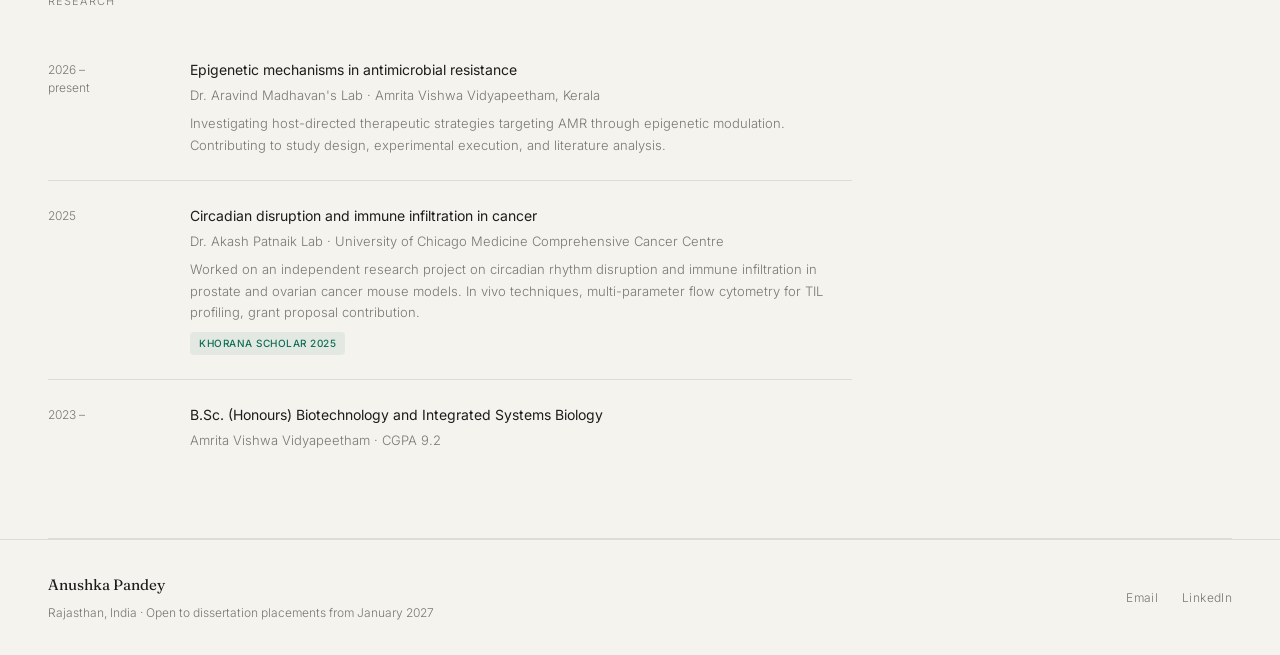
==== commit 75a6bb11: "Update index.html" ====
--- a/index.html
+++ b/index.html
@@ -92,12 +92,20 @@
   <section class="section" id="thinking">
     <p class="section-label">thinking out loud</p>
     <p class="section-sub">Short writing on biology, science, and questions to ponder upon.</p>
-
     <div class="writing-stack">
 
-    
+  <article class="post-card" onclick="window.location='circadian-immunity.html'" style="cursor:pointer;">
+    <div class="post-body">
+      <p class="post-tag">Circadian Immunology</p>
+      <h2 class="post-title">Your immune system runs on a clock. Tumours have figured out how to hack it.</h2>
+      <p class="post-preview">Waking during the day, sleeping at night — that's the routine most of us follow, except for the chronic all-nighters and shift workers who run their biology against the grain. The immune system runs on the same kind of clock. Tumours have learned how to hack it.</p>
+      <p class="post-date">June 2026 · 2 min read</p>
+    </div>
+  </article>
 
-    </div>
+</div>
+
+  
   </section>
 
   <hr class="divider" />
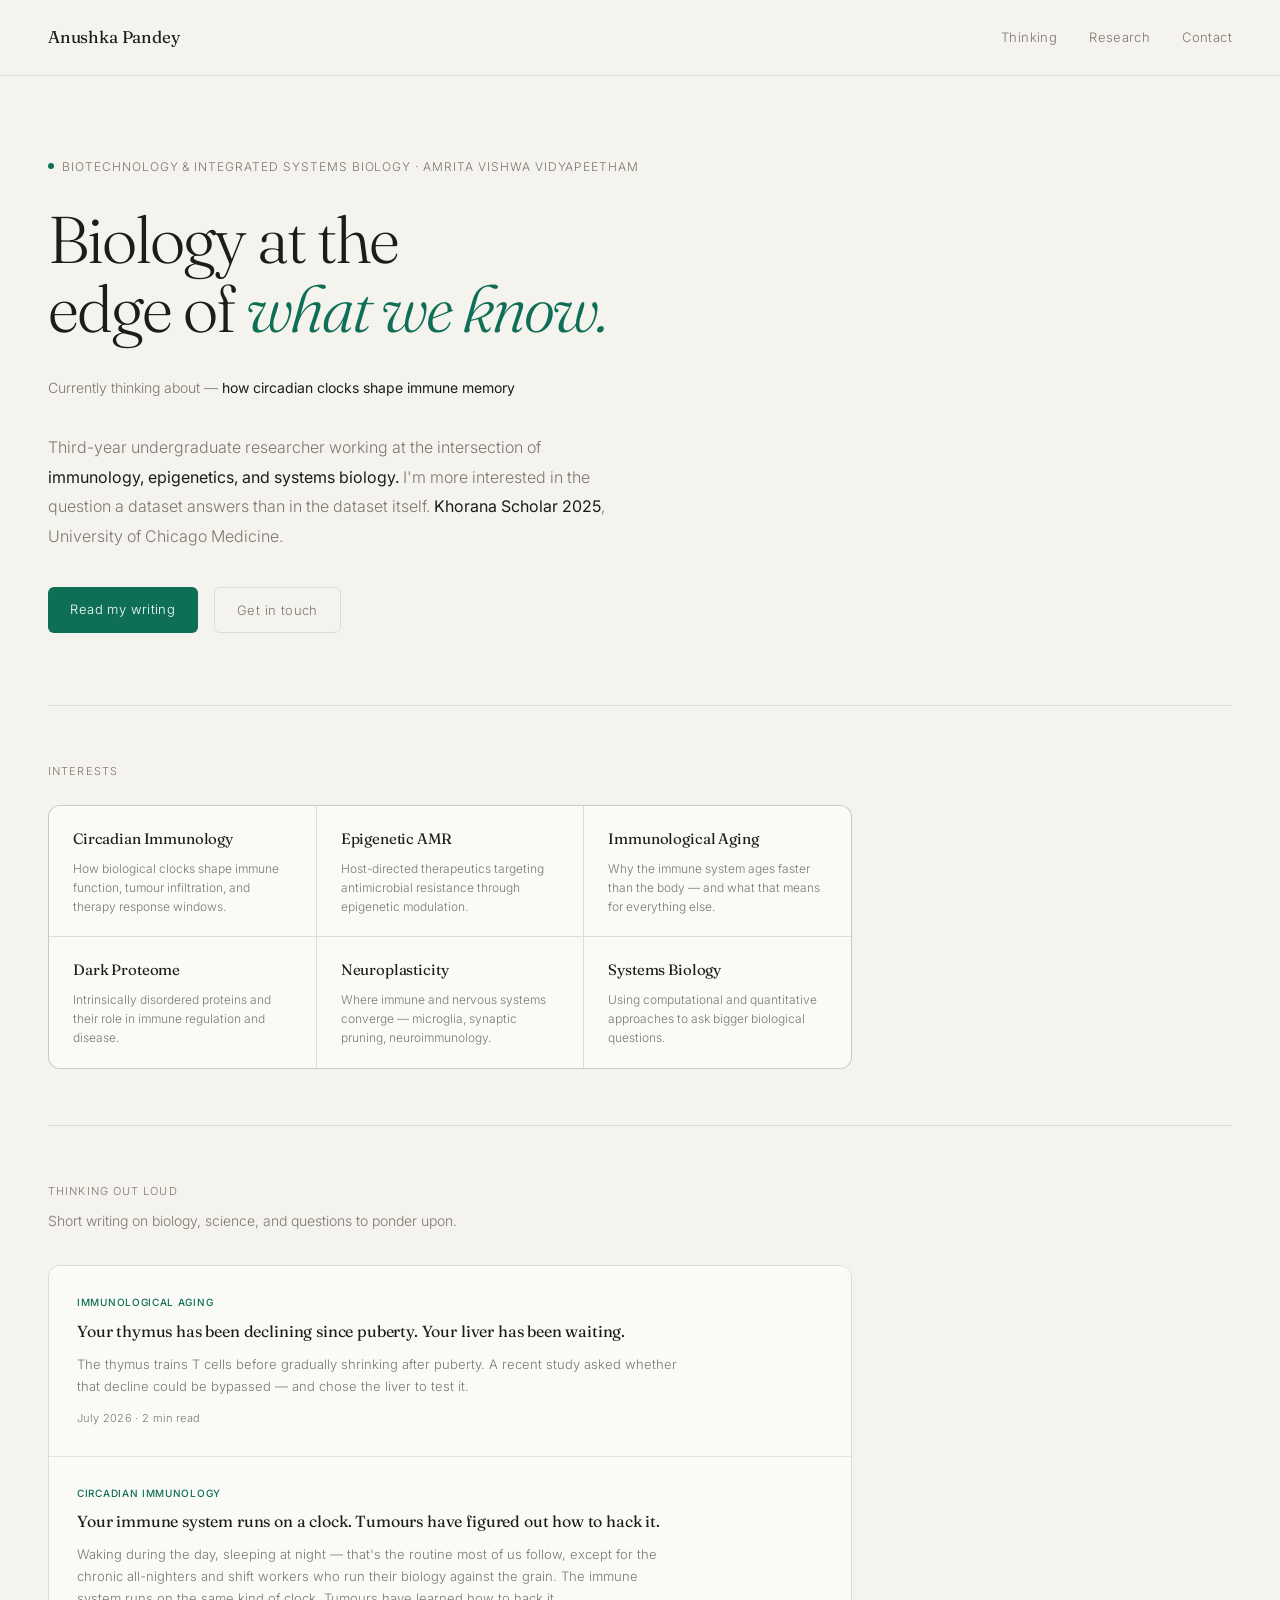
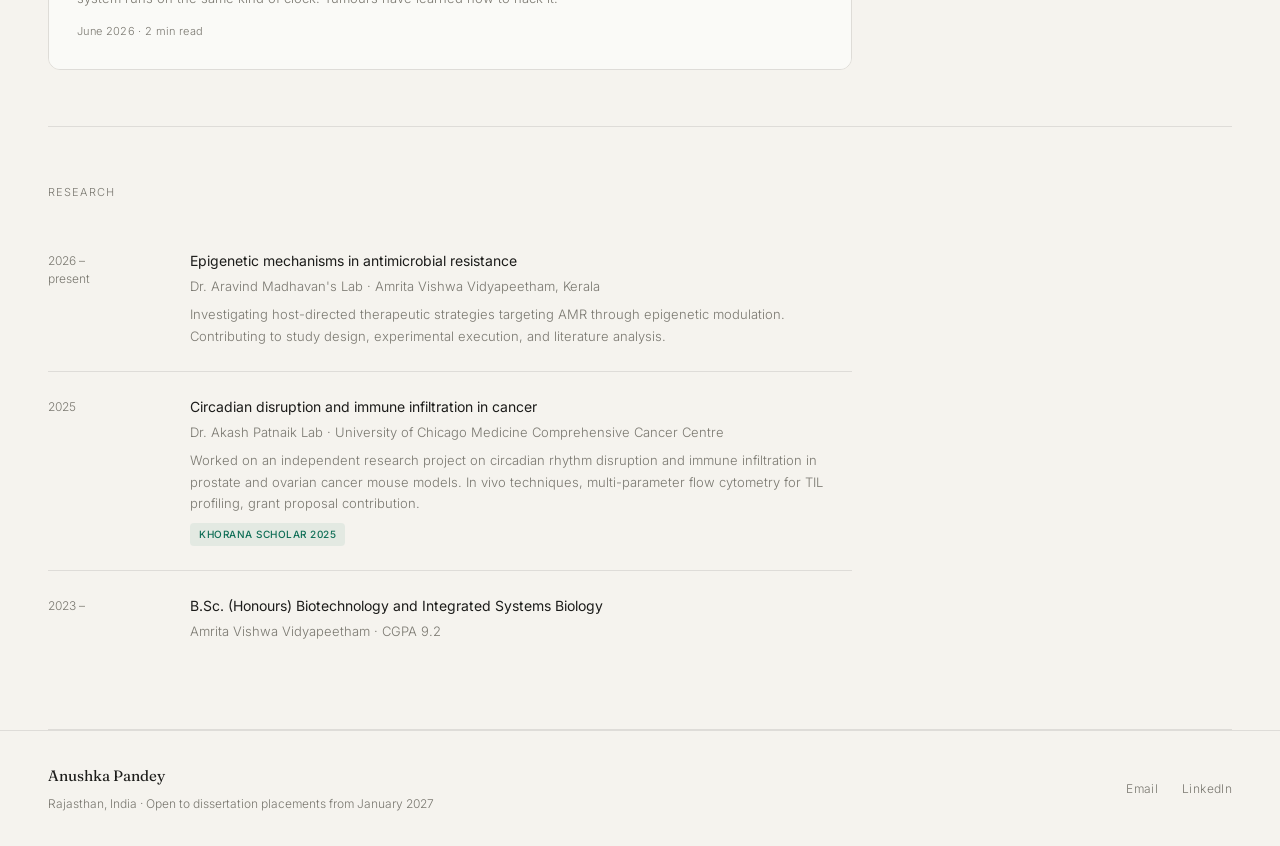
==== commit 50d89fb7: "Update index.html" ====
--- a/index.html
+++ b/index.html
@@ -94,6 +94,15 @@
     <p class="section-sub">Short writing on biology, science, and questions to ponder upon.</p>
     <div class="writing-stack">
 
+<article class="post-card" onclick="window.location='liver-thymus-aging.html'" style="cursor:pointer;">
+  <div class="post-body">
+    <p class="post-tag">Immunological Aging</p>
+    <h2 class="post-title">Your thymus has been declining since puberty. Your liver has been waiting.</h2>
+    <p class="post-preview">The thymus trains T cells before gradually shrinking after puberty. A recent study asked whether that decline could be bypassed — and chose the liver to test it.</p>
+    <p class="post-date">July 2026 · 2 min read</p>
+  </div>
+</article>
+
   <article class="post-card" onclick="window.location='circadian-immunity.html'" style="cursor:pointer;">
     <div class="post-body">
       <p class="post-tag">Circadian Immunology</p>
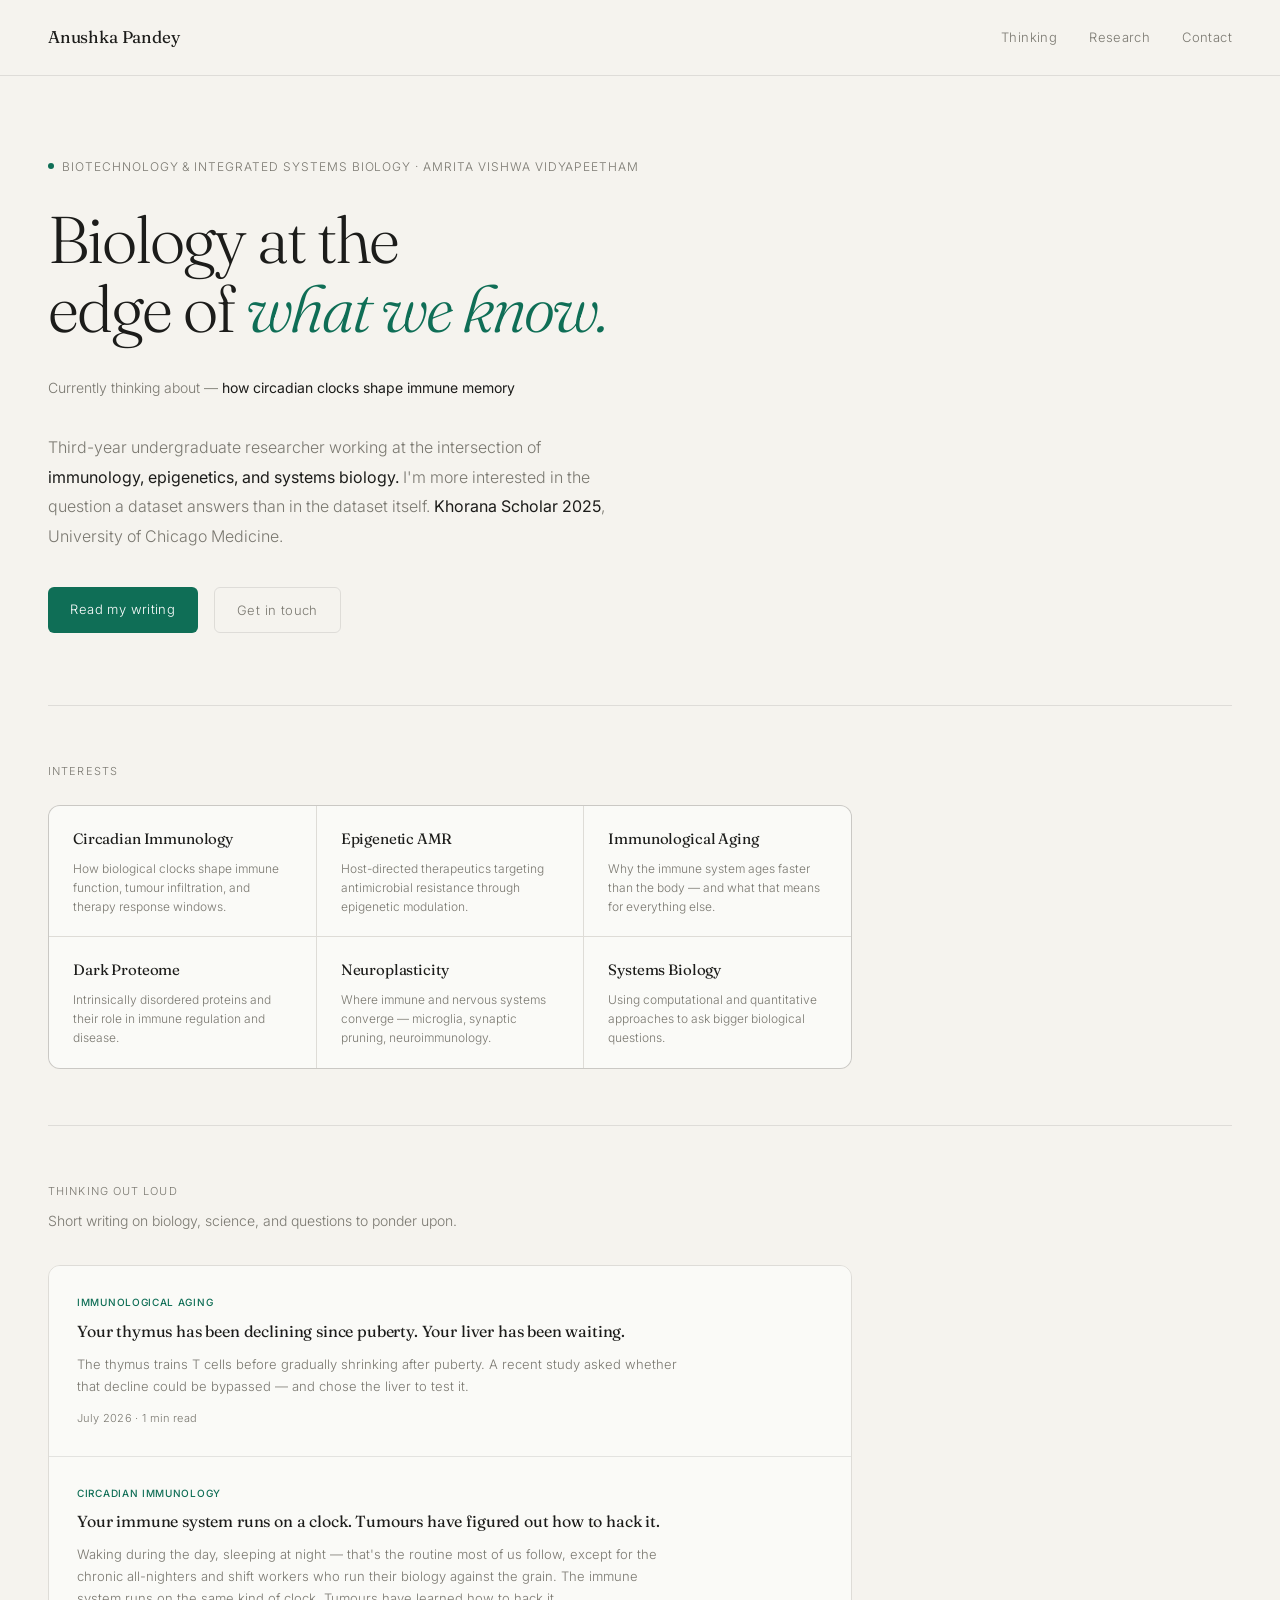
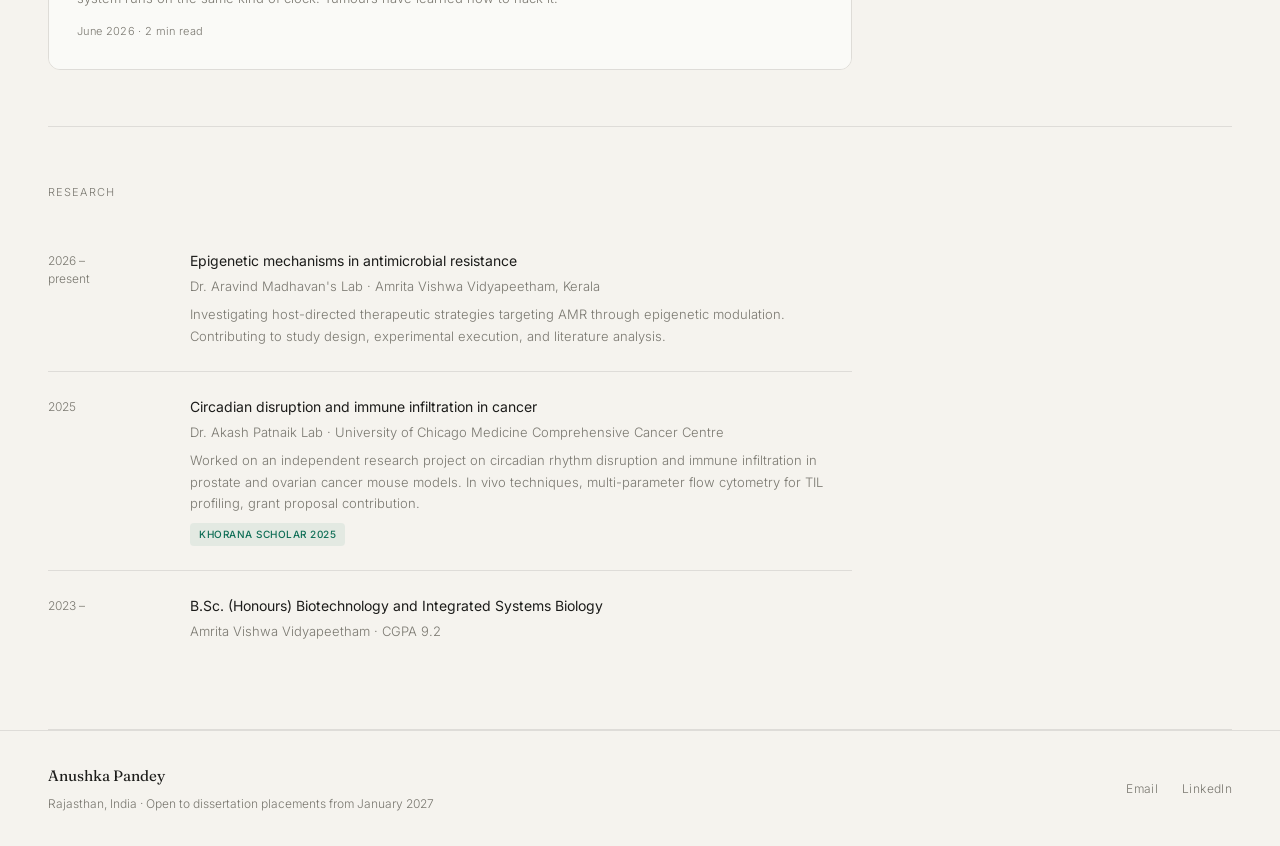
==== commit 3290ea4a: "Update index.html" ====
--- a/index.html
+++ b/index.html
@@ -99,7 +99,7 @@
     <p class="post-tag">Immunological Aging</p>
     <h2 class="post-title">Your thymus has been declining since puberty. Your liver has been waiting.</h2>
     <p class="post-preview">The thymus trains T cells before gradually shrinking after puberty. A recent study asked whether that decline could be bypassed — and chose the liver to test it.</p>
-    <p class="post-date">July 2026 · 2 min read</p>
+    <p class="post-date">July 2026 · 1 min read</p>
   </div>
 </article>
 
